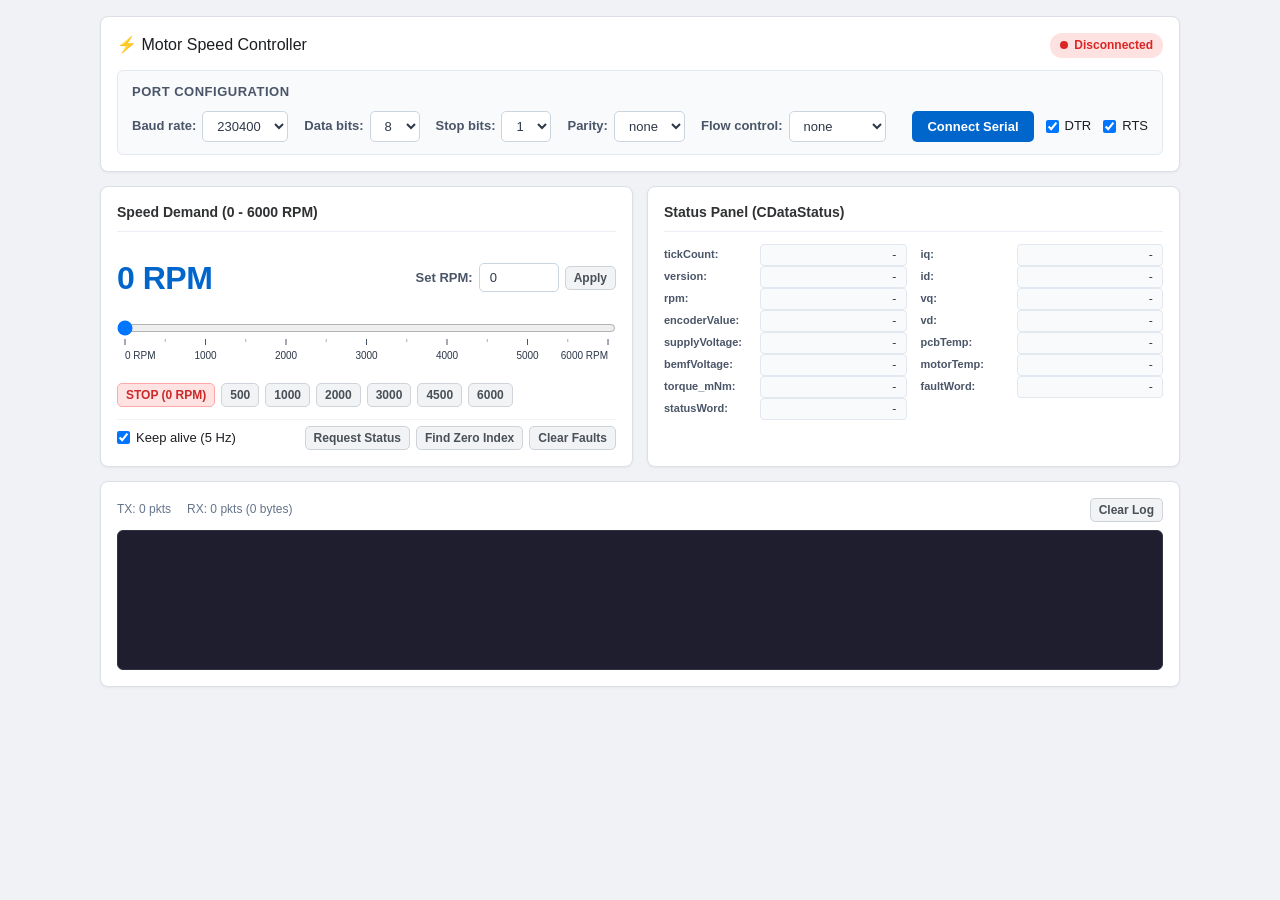
==== Ver1/index.html @ b0ff3ee0 "Pushed 1 version." ====
<!DOCTYPE html>
<html lang="en">
<head>
    <meta charset="UTF-8">
    <meta name="viewport" content="width=device-width, initial-scale=1.0">
    <title>Motor Speed Controller - WebSerial</title>
    <link rel="stylesheet" href="css/style.css">
</head>
<body>
    <div class="app-container">

        <!-- Browser Support Warning -->
        <div id="compatWarning" class="alert-warning">
            ⚠️ <strong>Web Serial is not supported in this browser.</strong> Please use a Chromium-based browser (Google Chrome, Microsoft Edge, Opera, or Brave) to connect over serial.
        </div>

        <!-- 1. Connection & Port Configuration Card -->
        <div class="card">
            <div class="conn-header">
                <span class="app-title">⚡ Motor Speed Controller</span>
                <div id="statusBadge" class="status-badge disconnected">
                    <span class="status-dot"></span>
                    <span id="statusText">Disconnected</span>
                </div>
            </div>

            <div class="port-config-section">
                <div class="port-config-title">Port configuration</div>
                <div class="port-config-row">
                    <div class="config-field">
                        <label for="baudSelect" class="form-label">Baud rate:</label>
                        <select id="baudSelect" class="select-input">
                            <option value="9600">9600</option>
                            <option value="19200">19200</option>
                            <option value="38400">38400</option>
                            <option value="57600">57600</option>
                            <option value="115200">115200</option>
                            <option value="230400" selected>230400</option>
                            <option value="460800">460800</option>
                            <option value="921600">921600</option>
                        </select>
                    </div>

                    <div class="config-field">
                        <label for="dataBitsSelect" class="form-label">Data bits:</label>
                        <select id="dataBitsSelect" class="select-input">
                            <option value="8" selected>8</option>
                            <option value="7">7</option>
                        </select>
                    </div>

                    <div class="config-field">
                        <label for="stopBitsSelect" class="form-label">Stop bits:</label>
                        <select id="stopBitsSelect" class="select-input">
                            <option value="1" selected>1</option>
                            <option value="2">2</option>
                        </select>
                    </div>

                    <div class="config-field">
                        <label for="paritySelect" class="form-label">Parity:</label>
                        <select id="paritySelect" class="select-input">
                            <option value="none" selected>none</option>
                            <option value="even">even</option>
                            <option value="odd">odd</option>
                        </select>
                    </div>

                    <div class="config-field">
                        <label for="flowControlSelect" class="form-label">Flow control:</label>
                        <select id="flowControlSelect" class="select-input">
                            <option value="none" selected>none</option>
                            <option value="hardware">hardware</option>
                        </select>
                    </div>

                    <div class="config-actions">
                        <button id="btnConnect" class="btn btn-primary">Connect Serial</button>
                        <label class="chk-group" title="Data Terminal Ready (required by MCU USB CDC)">
                            <input id="chkDtr" type="checkbox" checked>
                            <span>DTR</span>
                        </label>
                        <label class="chk-group" title="Request To Send">
                            <input id="chkRts" type="checkbox" checked>
                            <span>RTS</span>
                        </label>
                    </div>
                </div>
            </div>
        </div>

        <!-- 2. Middle Section: Speed Demand Controls & Status Panel -->
        <div class="middle-grid">

            <!-- 2A. Speed Demand (0 - 6000 RPM) -->
            <div class="card demand-card">
                <div class="card-title">
                    <span>Speed Demand (0 - 6000 RPM)</span>
                </div>

                <!-- Big RPM Display + Numerical Input -->
                <div class="rpm-readout-row">
                    <div id="rpmDisplay" class="rpm-big-text">0 RPM</div>
                    <div class="rpm-entry-group">
                        <label for="rpmInput" class="form-label">Set RPM:</label>
                        <input id="rpmInput" type="number" min="0" max="6000" step="50" value="0" class="text-input" style="width: 80px;">
                        <button id="btnApplyRpm" class="btn btn-secondary btn-sm">Apply</button>
                    </div>
                </div>

                <!-- Slider & Dynamic Ticks Canvas -->
                <div class="slider-container">
                    <input id="rpmSlider" type="range" min="0" max="6000" step="1" value="0" class="rpm-slider">
                    <canvas id="ticksCanvas" class="ticks-canvas"></canvas>
                </div>

                <!-- Quick Presets -->
                <div class="preset-row">
                    <button class="btn btn-stop btn-sm" data-rpm="0">STOP (0 RPM)</button>
                    <button class="btn btn-secondary btn-sm" data-rpm="500">500</button>
                    <button class="btn btn-secondary btn-sm" data-rpm="1000">1000</button>
                    <button class="btn btn-secondary btn-sm" data-rpm="2000">2000</button>
                    <button class="btn btn-secondary btn-sm" data-rpm="3000">3000</button>
                    <button class="btn btn-secondary btn-sm" data-rpm="4500">4500</button>
                    <button class="btn btn-secondary btn-sm" data-rpm="6000">6000</button>
                </div>

                <!-- Keep-alive & Diagnostics Operations -->
                <div class="options-row">
                    <label class="chk-group">
                        <input id="chkPeriodic" type="checkbox" checked>
                        <span>Keep alive (5 Hz)</span>
                    </label>
                    <div class="action-buttons">
                        <button id="btnReqStatus" class="btn btn-secondary btn-sm" title="Send MSG_ID_STATUS request to trigger telemetry stream">Request Status</button>
                        <button id="btnFindZero" class="btn btn-secondary btn-sm">Find Zero Index</button>
                        <button id="btnClearFaults" class="btn btn-secondary btn-sm">Clear Faults</button>
                    </div>
                </div>
            </div>

            <!-- 2B. Status Panel (CDataStatus) -->
            <div class="card">
                <div class="card-title">
                    <span>Status Panel (CDataStatus)</span>
                </div>
                <div class="status-grid">
                    <!-- Column 1 -->
                    <div class="status-col">
                        <div class="status-field">
                            <label>tickCount:</label>
                            <input id="stat_tickCount" type="text" readonly value="-">
                        </div>
                        <div class="status-field">
                            <label>version:</label>
                            <input id="stat_version" type="text" readonly value="-">
                        </div>
                        <div class="status-field">
                            <label>rpm:</label>
                            <input id="stat_rpm" type="text" readonly value="-">
                        </div>
                        <div class="status-field">
                            <label>encoderValue:</label>
                            <input id="stat_encoderValue" type="text" readonly value="-">
                        </div>
                        <div class="status-field">
                            <label>supplyVoltage:</label>
                            <input id="stat_supplyVoltage" type="text" readonly value="-">
                        </div>
                        <div class="status-field">
                            <label>bemfVoltage:</label>
                            <input id="stat_bemfVoltage" type="text" readonly value="-">
                        </div>
                        <div class="status-field">
                            <label>torque_mNm:</label>
                            <input id="stat_torque_mNm" type="text" readonly value="-">
                        </div>
                        <div class="status-field">
                            <label>statusWord:</label>
                            <input id="stat_statusWord" type="text" readonly value="-">
                        </div>
                    </div>

                    <!-- Column 2 -->
                    <div class="status-col">
                        <div class="status-field">
                            <label>iq:</label>
                            <input id="stat_iq" type="text" readonly value="-">
                        </div>
                        <div class="status-field">
                            <label>id:</label>
                            <input id="stat_id" type="text" readonly value="-">
                        </div>
                        <div class="status-field">
                            <label>vq:</label>
                            <input id="stat_vq" type="text" readonly value="-">
                        </div>
                        <div class="status-field">
                            <label>vd:</label>
                            <input id="stat_vd" type="text" readonly value="-">
                        </div>
                        <div class="status-field">
                            <label>pcbTemp:</label>
                            <input id="stat_pcbTemp" type="text" readonly value="-">
                        </div>
                        <div class="status-field">
                            <label>motorTemp:</label>
                            <input id="stat_motorTemp" type="text" readonly value="-">
                        </div>
                        <div class="status-field">
                            <label>faultWord:</label>
                            <input id="stat_faultWord" type="text" readonly value="-">
                        </div>
                    </div>
                </div>
            </div>

        </div>

        <!-- 3. Telemetry & Log Console -->
        <div class="card">
            <div class="log-stats-bar">
                <div class="log-stats-left">
                    <span id="txStat">TX: 0 pkts</span>
                    <span id="rxStat">RX: 0 pkts (0 bytes)</span>
                </div>
                <button id="btnClearLog" class="btn btn-secondary btn-sm">Clear Log</button>
            </div>
            <div id="logConsole" class="log-console"></div>
        </div>

    </div>

    <!-- Scripts -->
    <script src="js/protocol.js"></script>
    <script src="js/serial.js"></script>
    <script src="js/app.js"></script>
</body>
</html>
---- Ver1/css/style.css ----
/* Reset & Base Styles */
* {
    box-sizing: border-box;
    margin: 0;
    padding: 0;
}

body {
    font-family: -apple-system, BlinkMacSystemFont, "Segoe UI", Roboto, Helvetica, Arial, sans-serif;
    background-color: #f0f2f5;
    color: #1c1e21;
    line-height: 1.4;
    padding: 16px;
}

.app-container {
    max-width: 1080px;
    margin: 0 auto;
    display: flex;
    flex-direction: column;
    gap: 14px;
}

/* Card Panels */
.card {
    background: #ffffff;
    border: 1px solid #dcdfe6;
    border-radius: 8px;
    padding: 16px;
    box-shadow: 0 1px 3px rgba(0, 0, 0, 0.05);
}

.card-title {
    font-size: 14px;
    font-weight: 700;
    color: #303133;
    margin-bottom: 12px;
    display: flex;
    justify-content: space-between;
    align-items: center;
    border-bottom: 1px solid #ebeef5;
    padding-bottom: 8px;
}

/* Top Connection & Port Configuration */
.conn-header {
    display: flex;
    align-items: center;
    justify-content: space-between;
    margin-bottom: 12px;
}

.port-config-section {
    background: #f8fafc;
    border: 1px solid #e2e8f0;
    border-radius: 6px;
    padding: 12px 14px;
}

.port-config-title {
    font-size: 13px;
    font-weight: 700;
    color: #4a5568;
    margin-bottom: 10px;
    text-transform: uppercase;
    letter-spacing: 0.5px;
}

.port-config-row {
    display: flex;
    align-items: center;
    flex-wrap: wrap;
    gap: 12px 16px;
}

.config-field {
    display: flex;
    align-items: center;
    gap: 6px;
}

.config-actions {
    display: flex;
    align-items: center;
    gap: 12px;
    margin-left: auto;
}

.form-label {
    font-size: 13px;
    font-weight: 600;
    color: #4a5568;
    white-space: nowrap;
}

.select-input, .text-input {
    padding: 6px 10px;
    border: 1px solid #cbd5e0;
    border-radius: 5px;
    font-size: 13px;
    background-color: #fff;
    color: #2d3748;
    outline: none;
    transition: border-color 0.2s;
}

.select-input:focus, .text-input:focus {
    border-color: #0066cc;
}

/* Buttons */
.btn {
    padding: 7px 14px;
    font-size: 13px;
    font-weight: 600;
    border-radius: 5px;
    cursor: pointer;
    border: 1px solid transparent;
    transition: background-color 0.15s, border-color 0.15s, box-shadow 0.15s;
    user-select: none;
}

.btn-primary {
    background-color: #0066cc;
    color: #ffffff;
}

.btn-primary:hover {
    background-color: #0052a3;
}

.btn-danger {
    background-color: #dc3545;
    color: #ffffff;
}

.btn-danger:hover {
    background-color: #bd2130;
}

.btn-secondary {
    background-color: #f1f3f5;
    border-color: #ced4da;
    color: #495057;
}

.btn-secondary:hover {
    background-color: #e9ecef;
}

.btn-stop {
    background-color: #ffe3e3;
    border-color: #ffa8a8;
    color: #c92a2a;
    font-weight: bold;
}

.btn-stop:hover {
    background-color: #ffc9c9;
}

.btn-sm {
    padding: 4px 8px;
    font-size: 12px;
}

/* Status Badge */
.status-badge {
    display: inline-flex;
    align-items: center;
    gap: 6px;
    padding: 4px 10px;
    border-radius: 12px;
    font-size: 12px;
    font-weight: 600;
}

.status-badge.disconnected {
    background-color: #fee2e2;
    color: #dc2626;
}

.status-badge.connected {
    background-color: #dcfce7;
    color: #16a34a;
}

.status-dot {
    width: 8px;
    height: 8px;
    border-radius: 50%;
    background-color: currentColor;
}

/* Alert Warning Box */
.alert-warning {
    background-color: #fff3cd;
    border: 1px solid #ffeeba;
    color: #856404;
    padding: 10px 14px;
    border-radius: 6px;
    font-size: 13px;
    display: none;
}

/* Middle Layout: Side-by-Side Cards */
.middle-grid {
    display: grid;
    grid-template-columns: 1fr 1fr;
    gap: 14px;
}

@media (max-width: 860px) {
    .middle-grid {
        grid-template-columns: 1fr;
    }
}

/* Speed Demand Controls */
.demand-card {
    display: flex;
    flex-direction: column;
    gap: 12px;
}

.rpm-readout-row {
    display: flex;
    justify-content: space-between;
    align-items: center;
}

.rpm-big-text {
    font-size: 32px;
    font-weight: 800;
    color: #0066cc;
    letter-spacing: -0.5px;
}

.rpm-entry-group {
    display: flex;
    align-items: center;
    gap: 6px;
}

.slider-container {
    width: 100%;
    padding: 4px 0;
}

.rpm-slider {
    width: 100%;
    height: 8px;
    border-radius: 4px;
    outline: none;
    background: #d8dde6;
    cursor: pointer;
    margin: 8px 0 0 0;
}

.ticks-canvas {
    width: 100%;
    height: 28px;
    display: block;
    cursor: pointer;
    user-select: none;
}

.preset-row {
    display: flex;
    flex-wrap: wrap;
    gap: 6px;
    align-items: center;
}

.options-row {
    display: flex;
    justify-content: space-between;
    align-items: center;
    flex-wrap: wrap;
    gap: 8px;
    padding-top: 6px;
    border-top: 1px solid #f1f3f5;
}

.chk-group {
    display: flex;
    align-items: center;
    gap: 6px;
    font-size: 13px;
    cursor: pointer;
}

.action-buttons {
    display: flex;
    gap: 6px;
}

/* Status Panel (CDataStatus) */
.status-grid {
    display: grid;
    grid-template-columns: 1fr 1fr;
    gap: 8px 14px;
}

@media (max-width: 540px) {
    .status-grid {
        grid-template-columns: 1fr;
    }
}

.status-field {
    display: flex;
    align-items: center;
    justify-content: space-between;
    gap: 6px;
}

.status-field label {
    font-size: 11px;
    font-weight: 700;
    color: #4a5568;
    white-space: nowrap;
    min-width: 90px;
}

.status-field input {
    width: 100%;
    padding: 4px 8px;
    border: 1px solid #e2e8f0;
    border-radius: 4px;
    font-family: Consolas, "Courier New", monospace;
    font-size: 11px;
    background-color: #f8fafc;
    color: #1e293b;
    outline: none;
    text-align: right;
}

/* Log & Telemetry Card */
.log-stats-bar {
    display: flex;
    justify-content: space-between;
    align-items: center;
    font-size: 12px;
    color: #64748b;
    margin-bottom: 8px;
}

.log-stats-left {
    display: flex;
    gap: 16px;
}

.log-console {
    width: 100%;
    height: 140px;
    background-color: #1e1e2e;
    color: #cdd6f4;
    font-family: Consolas, "Courier New", monospace;
    font-size: 12px;
    padding: 10px;
    border-radius: 6px;
    border: 1px solid #313244;
    overflow-y: auto;
    white-space: pre-wrap;
    word-break: break-all;
}
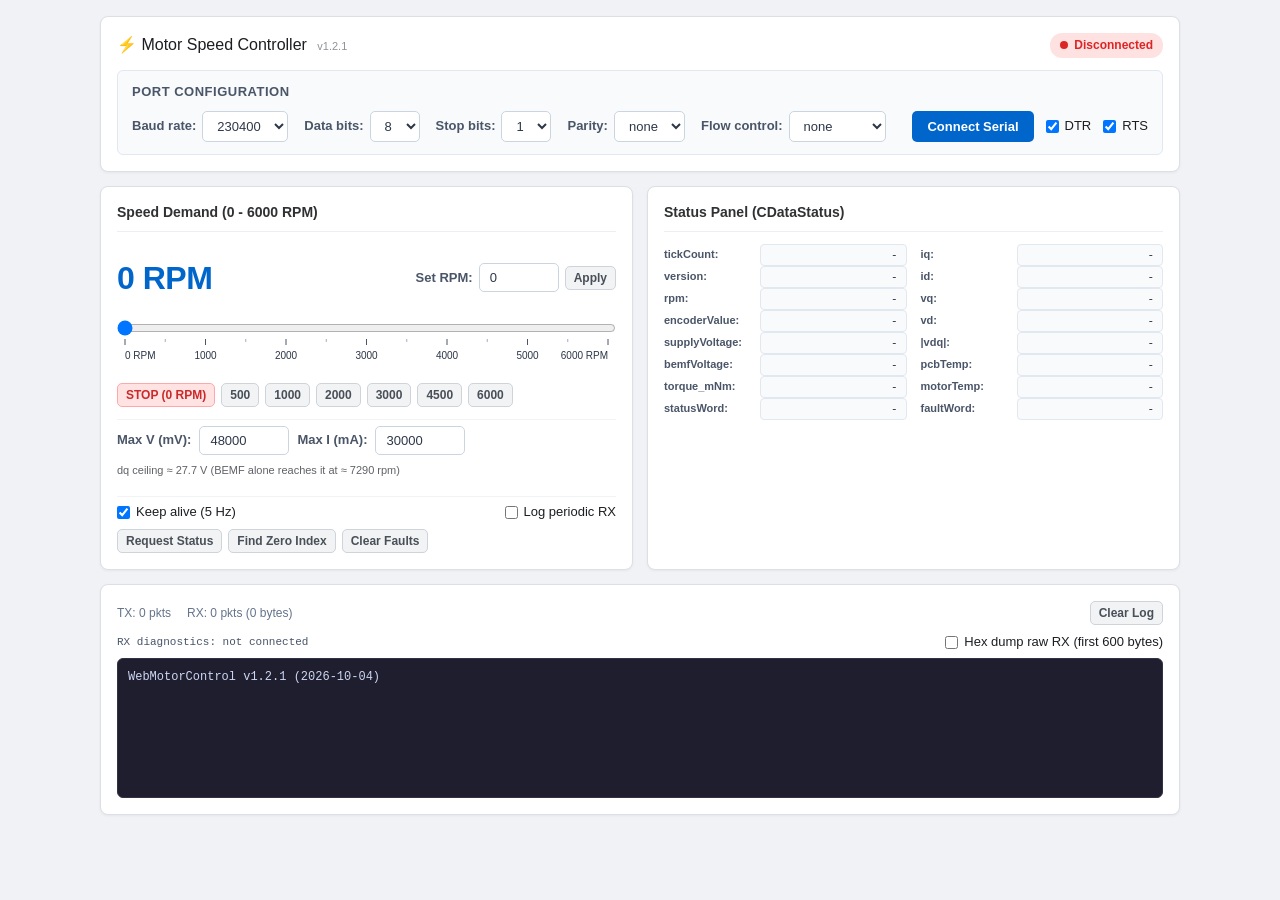
==== commit 3d777b98: "Updated the status message. Fixed voltage and current limits." ====
--- a/Ver1/index.html
+++ b/Ver1/index.html
@@ -17,7 +17,7 @@
         <!-- 1. Connection & Port Configuration Card -->
         <div class="card">
             <div class="conn-header">
-                <span class="app-title">⚡ Motor Speed Controller</span>
+                <span class="app-title">⚡ Motor Speed Controller <span id="appVersion" class="app-version" title="Web app version"></span></span>
                 <div id="statusBadge" class="status-badge disconnected">
                     <span class="status-dot"></span>
                     <span id="statusText">Disconnected</span>
@@ -125,12 +125,25 @@
                     <button class="btn btn-secondary btn-sm" data-rpm="6000">6000</button>
                 </div>
 
+                <!-- Limits sent with every demand (latched by firmware at run start) -->
+                <div class="options-row limits-row">
+                    <label for="maxVInput" class="form-label">Max V (mV):</label>
+                    <input id="maxVInput" type="number" min="1000" max="48000" step="1000" class="text-input" style="width: 90px;">
+                    <label for="maxIInput" class="form-label">Max I (mA):</label>
+                    <input id="maxIInput" type="number" min="0" max="30000" step="1000" class="text-input" style="width: 90px;">
+                    <span id="limitHint" class="limit-hint"></span>
+                </div>
+
                 <!-- Keep-alive & Diagnostics Operations -->
                 <div class="options-row">
                     <label class="chk-group">
                         <input id="chkPeriodic" type="checkbox" checked>
                         <span>Keep alive (5 Hz)</span>
                     </label>
+                    <label class="chk-group">
+                        <input id="chkLogRx" type="checkbox">
+                        <span>Log periodic RX</span>
+                    </label>
                     <div class="action-buttons">
                         <button id="btnReqStatus" class="btn btn-secondary btn-sm" title="Send MSG_ID_STATUS request to trigger telemetry stream">Request Status</button>
                         <button id="btnFindZero" class="btn btn-secondary btn-sm">Find Zero Index</button>
@@ -143,6 +156,7 @@
             <div class="card">
                 <div class="card-title">
                     <span>Status Panel (CDataStatus)</span>
+                    <span id="statusAge" class="status-age"></span>
                 </div>
                 <div class="status-grid">
                     <!-- Column 1 -->
@@ -198,6 +212,10 @@
                         <div class="status-field">
                             <label>vd:</label>
                             <input id="stat_vd" type="text" readonly value="-">
+                        </div>
+                        <div class="status-field">
+                            <label>|vdq|:</label>
+                            <input id="stat_vdq" type="text" readonly value="-">
                         </div>
                         <div class="status-field">
                             <label>pcbTemp:</label>
@@ -226,12 +244,20 @@
                 </div>
                 <button id="btnClearLog" class="btn btn-secondary btn-sm">Clear Log</button>
             </div>
+            <div class="rx-diag-row">
+                <span id="rxDiag" class="rx-diag">RX diagnostics: not connected</span>
+                <label class="chk-group">
+                    <input id="chkHexDump" type="checkbox">
+                    <span>Hex dump raw RX (first 600 bytes)</span>
+                </label>
+            </div>
             <div id="logConsole" class="log-console"></div>
         </div>
 
     </div>
 
     <!-- Scripts -->
+    <script src="js/version.js"></script>
     <script src="js/protocol.js"></script>
     <script src="js/serial.js"></script>
     <script src="js/app.js"></script>
--- a/Ver1/css/style.css
+++ b/Ver1/css/style.css
@@ -365,3 +365,59 @@
     white-space: pre-wrap;
     word-break: break-all;
 }
+
+/* Voltage / current limits row and status liveness */
+.limits-row {
+    justify-content: flex-start;
+    margin-bottom: 6px;
+}
+
+.limit-hint {
+    font-size: 11px;
+    color: #606266;
+}
+
+.limit-hint.warn {
+    color: #b45309;
+    font-weight: 600;
+}
+
+.status-age {
+    font-size: 11px;
+    font-weight: 400;
+    color: #67c23a;
+}
+
+.status-age.stale {
+    color: #f56c6c;
+    font-weight: 600;
+}
+
+.status-field input.warn {
+    background-color: #fef3c7;
+    border-color: #f59e0b;
+    color: #92400e;
+}
+
+.app-version {
+    font-size: 11px;
+    font-weight: 400;
+    color: #909399;
+    margin-left: 6px;
+    cursor: help;
+}
+
+.rx-diag-row {
+    display: flex;
+    justify-content: space-between;
+    align-items: center;
+    flex-wrap: wrap;
+    gap: 8px;
+    margin: 6px 0;
+}
+
+.rx-diag {
+    font-family: Consolas, "Courier New", monospace;
+    font-size: 11px;
+    color: #475569;
+}
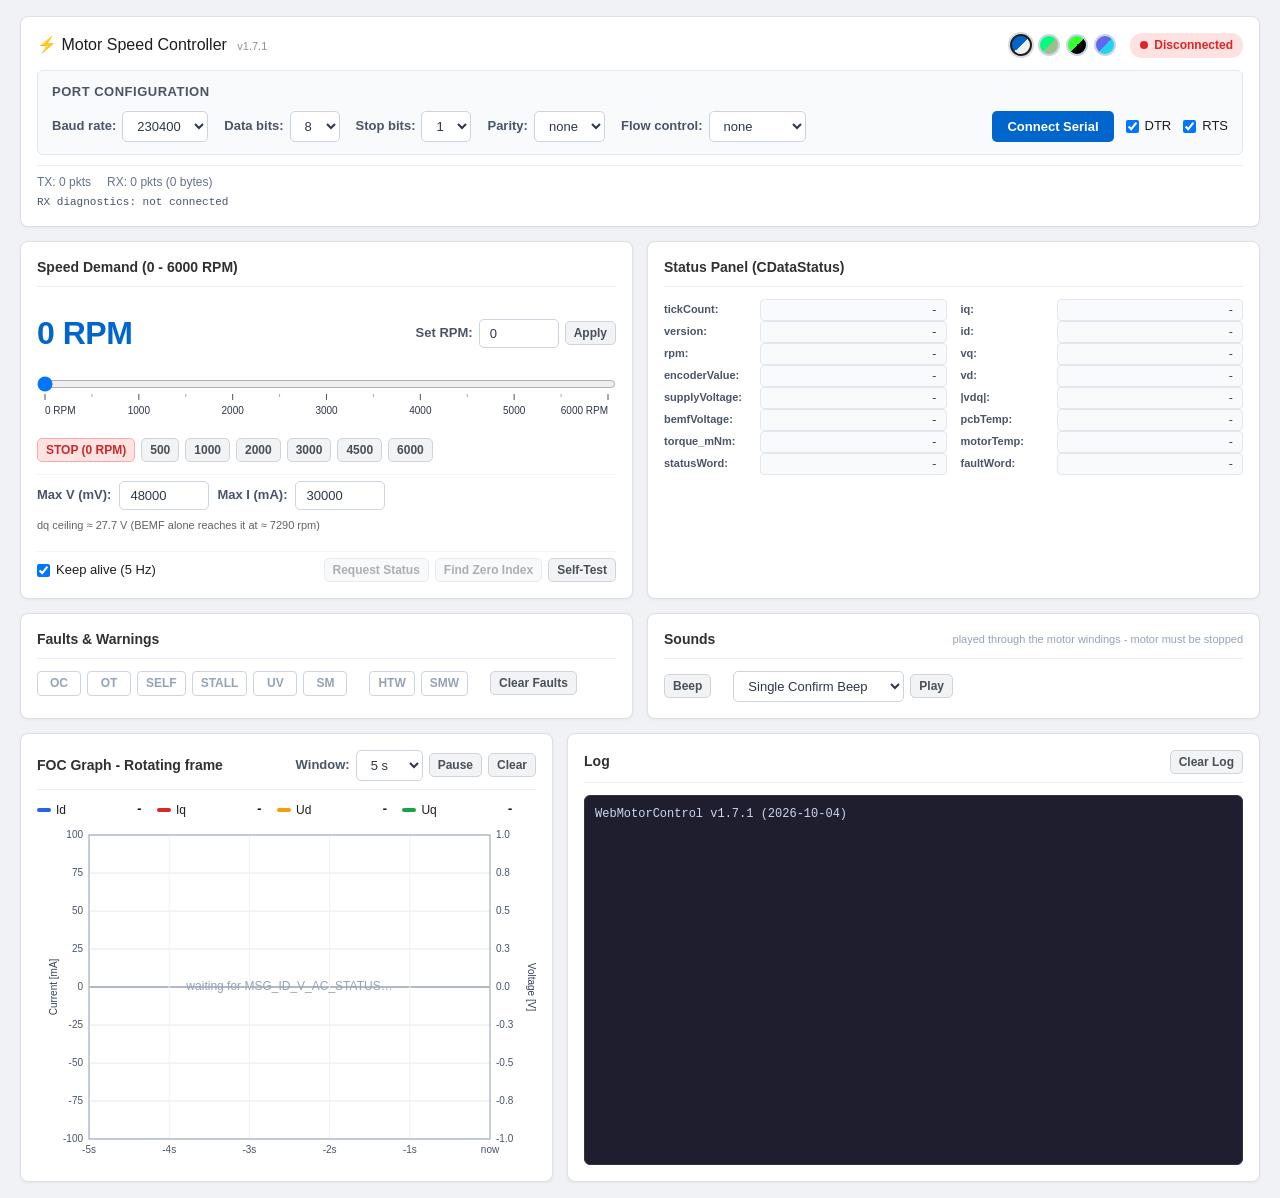
==== commit 020cef42: "v1.7.1: live chart, diagnostics log, faults panel, themes Web app changes since 1.0.0 (see js/versio" ====
--- a/Ver1/index.html
+++ b/Ver1/index.html
@@ -5,6 +5,39 @@
     <meta name="viewport" content="width=device-width, initial-scale=1.0">
     <title>Motor Speed Controller - WebSerial</title>
     <link rel="stylesheet" href="css/style.css">
+    <script>
+        // Theme persistence. The choice is kept in localStorage and, as a backup for browsers
+        // that block or clear site storage, in a one-year cookie scoped to this app's folder.
+        // Both are read here, before first paint, so the page never flashes the wrong theme.
+        (function () {
+            var KEY = "motorctrl.theme";
+            var THEMES = ["python", "retro", "fresh"];
+            var path = location.pathname.replace(/[^\/]*$/, "") || "/";
+
+            function readCookie() {
+                var m = document.cookie.match(new RegExp("(?:^|; )" + KEY.replace(".", "\\.") + "=([^;]*)"));
+                return m ? decodeURIComponent(m[1]) : null;
+            }
+
+            window.ThemeStore = {
+                get: function () {
+                    var value = null;
+                    try { value = localStorage.getItem(KEY) || localStorage.getItem("theme"); } catch (e) { }
+                    return value || readCookie();
+                },
+                set: function (name) {
+                    try { localStorage.setItem(KEY, name); } catch (e) { }
+                    try {
+                        document.cookie = KEY + "=" + encodeURIComponent(name) + "; max-age=31536000; path=" + path +
+                            "; SameSite=Lax" + (location.protocol === "https:" ? "; Secure" : "");
+                    } catch (e) { }
+                }
+            };
+
+            var saved = window.ThemeStore.get();
+            if (THEMES.indexOf(saved) !== -1) document.documentElement.setAttribute("data-theme", saved);
+        })();
+    </script>
 </head>
 <body>
     <div class="app-container">
@@ -18,6 +51,12 @@
         <div class="card">
             <div class="conn-header">
                 <span class="app-title">⚡ Motor Speed Controller <span id="appVersion" class="app-version" title="Web app version"></span></span>
+                <div class="theme-switch" role="group" aria-label="Theme">
+                    <button id="themeDefault" class="theme-btn theme-default" type="button" title="Current theme" aria-label="Current theme"></button>
+                    <button id="themePython" class="theme-btn theme-python" type="button" title="Match the Python app theme" aria-label="Python app theme"></button>
+                    <button id="themeRetro" class="theme-btn theme-retro" type="button" title="Retro 80s terminal theme" aria-label="Retro 80s terminal theme"></button>
+                    <button id="themeFresh" class="theme-btn theme-fresh" type="button" title="Fresh modern dark theme" aria-label="Fresh modern dark theme"></button>
+                </div>
                 <div id="statusBadge" class="status-badge disconnected">
                     <span class="status-dot"></span>
                     <span id="statusText">Disconnected</span>
@@ -87,6 +126,16 @@
                     </div>
                 </div>
             </div>
+
+            <div class="conn-stats">
+                <div class="conn-stats-counters">
+                    <span id="txStat">TX: 0 pkts</span>
+                    <span id="rxStat">RX: 0 pkts (0 bytes)</span>
+                </div>
+                <div class="rx-diag-row">
+                    <span id="rxDiag" class="rx-diag">RX diagnostics: not connected</span>
+                </div>
+            </div>
         </div>
 
         <!-- 2. Middle Section: Speed Demand Controls & Status Panel -->
@@ -140,14 +189,10 @@
                         <input id="chkPeriodic" type="checkbox" checked>
                         <span>Keep alive (5 Hz)</span>
                     </label>
-                    <label class="chk-group">
-                        <input id="chkLogRx" type="checkbox">
-                        <span>Log periodic RX</span>
-                    </label>
                     <div class="action-buttons">
-                        <button id="btnReqStatus" class="btn btn-secondary btn-sm" title="Send MSG_ID_STATUS request to trigger telemetry stream">Request Status</button>
-                        <button id="btnFindZero" class="btn btn-secondary btn-sm">Find Zero Index</button>
-                        <button id="btnClearFaults" class="btn btn-secondary btn-sm">Clear Faults</button>
+                        <button id="btnReqStatus" class="btn btn-secondary btn-sm" disabled title="Disabled - status is requested automatically on connect and re-requested if it stops">Request Status</button>
+                        <button id="btnFindZero" class="btn btn-secondary btn-sm" disabled title="Disabled">Find Zero Index</button>
+                        <button id="btnSelfTest" class="btn btn-secondary btn-sm" title="Run the controller self-test (DIAG_REQ_SELFTEST); only starts while the controller is idle">Self-Test</button>
                     </div>
                 </div>
             </div>
@@ -235,23 +280,94 @@
 
         </div>
 
-        <!-- 3. Telemetry & Log Console -->
-        <div class="card">
-            <div class="log-stats-bar">
-                <div class="log-stats-left">
-                    <span id="txStat">TX: 0 pkts</span>
-                    <span id="rxStat">RX: 0 pkts (0 bytes)</span>
-                </div>
-                <button id="btnClearLog" class="btn btn-secondary btn-sm">Clear Log</button>
-            </div>
-            <div class="rx-diag-row">
-                <span id="rxDiag" class="rx-diag">RX diagnostics: not connected</span>
-                <label class="chk-group">
-                    <input id="chkHexDump" type="checkbox">
-                    <span>Hex dump raw RX (first 600 bytes)</span>
-                </label>
-            </div>
-            <div id="logConsole" class="log-console"></div>
+        <!-- 2C. Faults & Warnings (left) and Sounds (right), as in the Python app -->
+        <div class="middle-grid">
+
+            <div class="card faults-card">
+                <div class="card-title">
+                    <span>Faults &amp; Warnings</span>
+                </div>
+                <div class="faults-row">
+                    <div class="fault-group" aria-label="Faults">
+                        <span id="flt_oc"    class="fault-chip fault" title="Overcurrent fault">OC</span>
+                        <span id="flt_ot"    class="fault-chip fault" title="Overtemperature fault">OT</span>
+                        <span id="flt_self"  class="fault-chip fault" title="Self-test fault">SELF</span>
+                        <span id="flt_stall" class="fault-chip fault" title="Motor stall detected fault">STALL</span>
+                        <span id="flt_uv"    class="fault-chip fault" title="Undervoltage">UV</span>
+                        <span id="flt_sm"    class="fault-chip fault" title="Supply mismatch">SM</span>
+                    </div>
+                    <div class="fault-group" aria-label="Warnings">
+                        <span id="warn_ht"   class="fault-chip warning" title="High temperature warning">HTW</span>
+                        <span id="warn_sm"   class="fault-chip warning" title="Supply mismatch warning">SMW</span>
+                    </div>
+                    <button id="btnClearFaults" class="btn btn-secondary btn-sm">Clear Faults</button>
+                </div>
+            </div>
+
+            <div class="card sounds-card">
+                <div class="card-title">
+                    <span>Sounds</span>
+                    <span class="card-hint">played through the motor windings - motor must be stopped</span>
+                </div>
+                <div class="faults-row">
+                    <div class="fault-group">
+                        <button id="btnSoundTest" class="btn btn-secondary btn-sm" title="Play a 3 kHz, 600 ms beep">Beep</button>
+                    </div>
+                    <div class="fault-group">
+                        <select id="soundPattern" class="select-input" title="Sound pattern">
+                            <option value="1">Single Confirm Beep</option>
+                            <option value="2">Ascending Two-Tone</option>
+                            <option value="3">Descending Two-Tone</option>
+                            <option value="4">Error Alarm</option>
+                            <option value="5">Warning Chirp</option>
+                            <option value="6">Success Fanfare</option>
+                            <option value="7">Major Triad Arpeggio</option>
+                            <option value="8">Alternating Siren Alert</option>
+                            <option value="9">Calibration Chime</option>
+                            <option value="10">Low Alert Buzz</option>
+                        </select>
+                        <button id="btnSoundPlay" class="btn btn-secondary btn-sm">Play</button>
+                    </div>
+                </div>
+            </div>
+
+        </div>
+
+        <!-- 3. Live chart (left) and Telemetry & Log Console (right) -->
+        <div class="lower-grid">
+
+            <div class="card chart-card">
+                <div class="card-title">
+                    <span>FOC Graph - Rotating frame</span>
+                    <span class="chart-controls">
+                        <label class="form-label" for="chartWindow">Window:</label>
+                        <select id="chartWindow" class="select-input">
+                            <option value="5" selected>5 s</option>
+                            <option value="10">10 s</option>
+                            <option value="30">30 s</option>
+                            <option value="60">60 s</option>
+                        </select>
+                        <button id="btnChartPause" class="btn btn-secondary btn-sm">Pause</button>
+                        <button id="btnChartClear" class="btn btn-secondary btn-sm">Clear</button>
+                    </span>
+                </div>
+                <div class="chart-legend">
+                    <label class="legend-item"><input type="checkbox" data-series="id" checked><span class="swatch"></span>Id <b id="lg_id">-</b></label>
+                    <label class="legend-item"><input type="checkbox" data-series="iq" checked><span class="swatch"></span>Iq <b id="lg_iq">-</b></label>
+                    <label class="legend-item"><input type="checkbox" data-series="vd" checked><span class="swatch"></span>Ud <b id="lg_vd">-</b></label>
+                    <label class="legend-item"><input type="checkbox" data-series="vq" checked><span class="swatch"></span>Uq <b id="lg_vq">-</b></label>
+                </div>
+                <canvas id="focChart" class="foc-chart"></canvas>
+            </div>
+
+            <div class="card log-card">
+                <div class="card-title">
+                    <span>Log</span>
+                    <button id="btnClearLog" class="btn btn-secondary btn-sm">Clear Log</button>
+                </div>
+                <div id="logConsole" class="log-console"></div>
+            </div>
+
         </div>
 
     </div>
@@ -259,7 +375,9 @@
     <!-- Scripts -->
     <script src="js/version.js"></script>
     <script src="js/protocol.js"></script>
+    <script src="js/diagcodes.js"></script>
     <script src="js/serial.js"></script>
+    <script src="js/chart.js"></script>
     <script src="js/app.js"></script>
 </body>
 </html>
--- a/Ver1/css/style.css
+++ b/Ver1/css/style.css
@@ -14,7 +14,7 @@
 }
 
 .app-container {
-    max-width: 1080px;
+    max-width: 1240px;
     margin: 0 auto;
     display: flex;
     flex-direction: column;
@@ -421,3 +421,759 @@
     font-size: 11px;
     color: #475569;
 }
+
+/* Lower section: chart on the left, log on the right */
+.lower-grid {
+    display: grid;
+    grid-template-columns: minmax(0, 1fr) minmax(0, 1.3fr);
+    gap: 14px;
+    align-items: stretch;
+}
+
+@media (max-width: 860px) {
+    .lower-grid {
+        grid-template-columns: 1fr;
+    }
+}
+
+.chart-card,
+.log-card {
+    display: flex;
+    flex-direction: column;
+    min-width: 0;
+}
+
+.chart-controls {
+    display: flex;
+    align-items: center;
+    gap: 6px;
+    font-weight: 400;
+}
+
+.chart-legend {
+    display: flex;
+    flex-wrap: wrap;
+    gap: 14px;
+    margin-bottom: 6px;
+    font-size: 12px;
+}
+
+.legend-item {
+    display: flex;
+    align-items: center;
+    gap: 5px;
+    cursor: pointer;
+    user-select: none;
+}
+
+.legend-item input {
+    display: none;
+}
+
+.legend-item .swatch {
+    width: 14px;
+    height: 4px;
+    border-radius: 2px;
+    background: var(--c);
+}
+
+.legend-item input:not(:checked) ~ .swatch {
+    background: #cbd5e1;
+}
+
+/* Fixed-width value field so the legend never reflows as the numbers change */
+.legend-item b {
+    display: inline-block;
+    width: 10ch;
+    text-align: right;
+    white-space: nowrap;
+    font-family: Consolas, "Courier New", monospace;
+    font-size: 12px;
+    font-weight: 600;
+    font-variant-numeric: tabular-nums;
+}
+
+.legend-item {
+    white-space: nowrap;
+}
+
+.foc-chart {
+    width: 100%;
+    height: 340px;
+    display: block;
+}
+
+/* The log fills the right-hand card down to the chart's height */
+.log-card .log-console {
+    /* Zero flex-basis keeps the log's content out of the card's height: the row is sized by
+       the chart, and the log scrolls inside it instead of growing with every new line. */
+    flex: 1 1 0;
+    height: 0;
+    min-height: 280px;
+}
+
+/* Connection statistics, under the port configuration */
+.conn-stats {
+    margin-top: 10px;
+    padding-top: 8px;
+    border-top: 1px solid #ebeef5;
+}
+
+.conn-stats-counters {
+    display: flex;
+    gap: 16px;
+    font-size: 12px;
+    color: #64748b;
+}
+
+.conn-stats .rx-diag-row {
+    margin: 4px 0 0;
+}
+
+/* Log lines for decoded diagnostic events (colours follow the Python app's STYLE_ANSI) */
+.log-console > span {
+    display: block;
+}
+
+.log-diag {
+    padding: 0 4px;
+    border-radius: 2px;
+}
+
+.log-diag .log-seq {
+    color: #94a3b8;
+    white-space: pre;
+}
+
+.log-normal    { color: #cdd6f4; }
+.log-error     { color: #ffffff; background-color: #dc2626; font-weight: 700; }
+.log-warning   { color: #000000; background-color: #facc15; }
+.log-op_state  { color: #e0e0e0; background-color: #1496bb; }
+.log-text_resp { color: #000000; background-color: #22d3ee; }
+.log-prc       { color: #3b2fd8; background-color: #aef5d4; }
+.log-prc_pass  { color: #ffff3f; background-color: #80b918; font-weight: 700; }
+.log-highlight { color: #ffffff; background-color: #000000; }
+.log-power_up  { color: #4ade80; }
+
+/* Faults & warnings panel */
+.faults-row {
+    display: flex;
+    flex-wrap: wrap;
+    align-items: center;
+    gap: 10px 22px;
+}
+
+.fault-group {
+    display: flex;
+    flex-wrap: wrap;
+    align-items: center;
+    gap: 6px;
+}
+
+.group-label {
+    font-size: 12px;
+    font-weight: 600;
+    color: #475569;
+    margin-right: 2px;
+}
+
+/* An indicator is white while clear, red (fault) or orange (warning) while active */
+.fault-chip {
+    min-width: 44px;
+    padding: 3px 8px;
+    text-align: center;
+    font-size: 12px;
+    font-weight: 700;
+    color: #94a3b8;
+    background-color: #ffffff;
+    border: 1px solid #cbd5e1;
+    border-radius: 4px;
+    cursor: help;
+    user-select: none;
+}
+
+.fault-chip.fault.active {
+    color: #ffffff;
+    background-color: #ef0000;
+    border-color: #b91c1c;
+}
+
+.fault-chip.warning.active {
+    color: #000000;
+    background-color: #ffaa00;
+    border-color: #d97706;
+}
+
+/* Short grey remark next to a card title */
+.card-hint {
+    font-size: 11px;
+    font-weight: 400;
+    color: #94a3b8;
+}
+
+/* Disabled buttons */
+.btn:disabled {
+    opacity: 0.45;
+    cursor: not-allowed;
+}
+
+/* ------------------------------------------------------------------ */
+/* Theme switch (header)                                               */
+/* ------------------------------------------------------------------ */
+.conn-header .theme-switch {
+    display: flex;
+    gap: 6px;
+    margin-left: auto;
+    margin-right: 14px;
+}
+
+.theme-btn {
+    width: 22px;
+    height: 22px;
+    padding: 0;
+    border-radius: 50%;
+    border: 2px solid #cbd5e1;
+    cursor: pointer;
+}
+
+/* Each swatch previews its own theme whichever theme is active */
+.theme-default { background: linear-gradient(135deg, #0066cc 50%, #f0f2f5 50%); }
+.theme-python  { background: linear-gradient(135deg, #00ff7f 50%, #9dc08b 50%); }
+
+.theme-btn[aria-pressed="true"] {
+    border-color: #1c1e21;
+    box-shadow: 0 0 0 2px rgba(0, 0, 0, 0.15);
+}
+
+/* ------------------------------------------------------------------ */
+/* "Python app" theme - colours taken from MotorCtrl/UI/motor_control.ui */
+/*   window #9DC08B, panels #EDF1D6 with grey outset border, text        */
+/*   #40513B, buttons rgb(0,255,127) / hover (80,230,80) / pressed       */
+/*   (0,155,0), stop & disconnect red, Self-Test yellow                  */
+/* ------------------------------------------------------------------ */
+html[data-theme="python"] body {
+    background-color: #9dc08b;
+    color: #000000;
+}
+
+html[data-theme="python"] .card {
+    background: #edf1d6;
+    border: 2px outset grey;
+    border-radius: 3px;
+    box-shadow: none;
+}
+
+html[data-theme="python"] .card-title,
+html[data-theme="python"] .port-config-title,
+html[data-theme="python"] .form-label,
+html[data-theme="python"] .status-field label,
+html[data-theme="python"] .group-label,
+html[data-theme="python"] .app-title {
+    color: #40513b;
+}
+
+html[data-theme="python"] .card-title {
+    border-bottom-color: rgba(64, 81, 59, 0.25);
+}
+
+html[data-theme="python"] .port-config-section {
+    background: rgba(255, 255, 255, 0.45);
+    border-color: grey;
+}
+
+html[data-theme="python"] .conn-stats,
+html[data-theme="python"] .options-row {
+    border-top-color: rgba(64, 81, 59, 0.25);
+}
+
+html[data-theme="python"] .conn-stats-counters,
+html[data-theme="python"] .rx-diag,
+html[data-theme="python"] .limit-hint,
+html[data-theme="python"] .card-hint {
+    color: #40513b;
+}
+
+html[data-theme="python"] .select-input,
+html[data-theme="python"] .text-input,
+html[data-theme="python"] .status-field input {
+    background-color: #ffffff;
+    border: 1px solid #555555;
+    border-radius: 3px;
+    color: #000000;
+}
+
+html[data-theme="python"] .rpm-big-text {
+    color: #2c5ead;
+}
+
+/* Buttons: spring green, outset border, darker when pressed */
+html[data-theme="python"] .btn {
+    color: #000000;
+    background-color: rgb(0, 255, 127);
+    border: 1px solid #555555;
+    border-style: outset;
+    border-radius: 3px;
+}
+
+html[data-theme="python"] .btn:hover:not(:disabled) {
+    background-color: rgb(80, 230, 80);
+    border-style: inset;
+    border-color: #aaaaaa;
+}
+
+html[data-theme="python"] .btn:active:not(:disabled) {
+    background-color: rgb(0, 155, 0);
+    border-style: inset;
+    border-color: #aaaaaa;
+}
+
+html[data-theme="python"] .btn:disabled {
+    background-color: rgb(0, 155, 0);
+    opacity: 0.55;
+}
+
+html[data-theme="python"] .btn-danger,
+html[data-theme="python"] .btn-stop {
+    background-color: rgb(255, 100, 100);
+    color: #000000;
+}
+
+html[data-theme="python"] .btn-danger:hover:not(:disabled),
+html[data-theme="python"] .btn-stop:hover:not(:disabled) {
+    background-color: rgb(230, 80, 80);
+}
+
+html[data-theme="python"] .btn-danger:active:not(:disabled),
+html[data-theme="python"] .btn-stop:active:not(:disabled) {
+    background-color: rgb(180, 80, 80);
+}
+
+html[data-theme="python"] #btnSelfTest {
+    background-color: rgb(255, 255, 0);
+}
+
+html[data-theme="python"] #btnSelfTest:hover:not(:disabled) {
+    background-color: rgb(230, 230, 80);
+}
+
+html[data-theme="python"] #btnSelfTest:active:not(:disabled) {
+    background-color: rgb(180, 180, 80);
+}
+
+/* Log: black on white like the Python log view, with its colour styles kept */
+html[data-theme="python"] .log-console {
+    background-color: #ffffff;
+    color: #000000;
+    border: 1px solid #555555;
+}
+
+html[data-theme="python"] .log-normal   { color: #000000; }
+html[data-theme="python"] .log-power_up { color: #14803a; }
+html[data-theme="python"] .log-seq      { color: #6b7280; }
+html[data-theme="python"] .log-op_state { color: #ffffff; background-color: #1496bb; }
+
+/* Fault indicators keep red / orange when active; the clear state is the Python white label */
+html[data-theme="python"] .fault-chip {
+    border: 1px inset #888888;
+    border-radius: 3px;
+}
+
+/* ------------------------------------------------------------------ */
+/* Canvas colours (chart + slider ticks) - read by the scripts.         */
+/* Default values match the light themes; dark themes override them.    */
+/* ------------------------------------------------------------------ */
+:root {
+    --chart-grid: #e2e8f0;
+    --chart-grid-minor: #eef2f7;
+    --chart-zero: #64748b;
+    --chart-text: #475569;
+    --chart-title: #334155;
+    --chart-border: #94a3b8;
+    --chart-hint: #94a3b8;
+    --chart-id: #2563eb;
+    --chart-iq: #dc2626;
+    --chart-vd: #f59e0b;
+    --chart-vq: #16a34a;
+    --tick-minor: #a0aec0;
+    --tick-major: #4a5568;
+    --tick-text: #2d3748;
+}
+
+.legend-item:nth-child(1) { --c: var(--chart-id); }
+.legend-item:nth-child(2) { --c: var(--chart-iq); }
+.legend-item:nth-child(3) { --c: var(--chart-vd); }
+.legend-item:nth-child(4) { --c: var(--chart-vq); }
+
+/* Swatches for the two additional themes */
+.theme-retro { background: linear-gradient(135deg, #33ff33 50%, #000000 50%); }
+.theme-fresh { background: linear-gradient(135deg, #6366f1 50%, #22d3ee 50%); }
+
+/* ------------------------------------------------------------------ */
+/* Dark themes ("retro" and "fresh") share one set of rules driven by   */
+/* the design tokens each theme defines further down.                   */
+/* ------------------------------------------------------------------ */
+html:is([data-theme="retro"], [data-theme="fresh"]) {
+    color-scheme: dark;
+    accent-color: var(--accent);
+}
+
+html:is([data-theme="retro"], [data-theme="fresh"]) body {
+    background: var(--bg);
+    background-attachment: fixed;
+    color: var(--text);
+    font-family: var(--font);
+}
+
+html:is([data-theme="retro"], [data-theme="fresh"]) .card {
+    background: var(--card-bg);
+    border: 1px solid var(--card-border);
+    border-radius: var(--radius);
+    box-shadow: var(--card-shadow);
+    -webkit-backdrop-filter: var(--card-blur);
+    backdrop-filter: var(--card-blur);
+}
+
+html:is([data-theme="retro"], [data-theme="fresh"]) :is(.card-title, .app-title, .port-config-title, .form-label, .status-field label, .group-label, .chk-group) {
+    color: var(--title);
+}
+
+html:is([data-theme="retro"], [data-theme="fresh"]) .card-title {
+    border-bottom-color: var(--rule);
+}
+
+html:is([data-theme="retro"], [data-theme="fresh"]) .port-config-section {
+    background: var(--section-bg);
+    border-color: var(--rule);
+    border-radius: var(--radius-sm);
+}
+
+html:is([data-theme="retro"], [data-theme="fresh"]) :is(.conn-stats, .options-row) {
+    border-top-color: var(--rule);
+}
+
+html:is([data-theme="retro"], [data-theme="fresh"]) :is(.conn-stats-counters, .rx-diag, .limit-hint, .card-hint, .legend-item) {
+    color: var(--muted);
+}
+
+html:is([data-theme="retro"], [data-theme="fresh"]) .legend-item b {
+    color: var(--text);
+}
+
+html:is([data-theme="retro"], [data-theme="fresh"]) :is(.select-input, .text-input, .status-field input) {
+    background: var(--input-bg);
+    border: 1px solid var(--input-border);
+    color: var(--input-text);
+    border-radius: var(--radius-sm);
+}
+
+html:is([data-theme="retro"], [data-theme="fresh"]) :is(.select-input, .text-input):focus {
+    border-color: var(--accent);
+}
+
+html:is([data-theme="retro"], [data-theme="fresh"]) .rpm-big-text {
+    color: var(--rpm-color);
+}
+
+html:is([data-theme="retro"], [data-theme="fresh"]) .rpm-slider {
+    background: var(--slider-bg);
+}
+
+/* Buttons */
+html:is([data-theme="retro"], [data-theme="fresh"]) .btn {
+    background: var(--btn-bg);
+    color: var(--btn-text);
+    border: 1px solid var(--btn-border);
+    border-radius: var(--radius-sm);
+}
+
+html:is([data-theme="retro"], [data-theme="fresh"]) .btn:hover:not(:disabled) {
+    background: var(--btn-hover);
+    color: var(--btn-hover-text);
+}
+
+html:is([data-theme="retro"], [data-theme="fresh"]) .btn:active:not(:disabled) {
+    background: var(--btn-active);
+    color: var(--btn-hover-text);
+}
+
+html:is([data-theme="retro"], [data-theme="fresh"]) .btn:disabled {
+    opacity: 0.4;
+}
+
+html:is([data-theme="retro"], [data-theme="fresh"]) .btn-primary {
+    background: var(--primary-bg);
+    color: var(--primary-text);
+    border-color: var(--primary-border);
+}
+
+html:is([data-theme="retro"], [data-theme="fresh"]) .btn-primary:hover:not(:disabled) {
+    background: var(--primary-bg);
+    color: var(--primary-text);
+    filter: brightness(1.15);
+}
+
+html:is([data-theme="retro"], [data-theme="fresh"]) .btn-danger {
+    background: var(--danger-bg);
+    color: var(--danger-text);
+    border-color: var(--danger-border);
+}
+
+html:is([data-theme="retro"], [data-theme="fresh"]) .btn-danger:hover:not(:disabled) {
+    background: var(--danger-bg);
+    color: var(--danger-text);
+    filter: brightness(1.15);
+}
+
+html:is([data-theme="retro"], [data-theme="fresh"]) .btn-stop {
+    background: var(--stop-bg);
+    color: var(--stop-text);
+    border-color: var(--stop-border);
+}
+
+html:is([data-theme="retro"], [data-theme="fresh"]) .btn-stop:hover:not(:disabled) {
+    background: var(--stop-hover);
+    color: var(--stop-hover-text);
+}
+
+/* Badges, alerts, indicators */
+html:is([data-theme="retro"], [data-theme="fresh"]) .status-badge.connected {
+    background: var(--ok-bg);
+    color: var(--ok-text);
+}
+
+html:is([data-theme="retro"], [data-theme="fresh"]) .status-badge.disconnected {
+    background: var(--bad-bg);
+    color: var(--bad-text);
+}
+
+html:is([data-theme="retro"], [data-theme="fresh"]) .alert-warning {
+    background: var(--warn-bg);
+    border-color: var(--warn-border);
+    color: var(--warn-text);
+}
+
+html:is([data-theme="retro"], [data-theme="fresh"]) .fault-chip {
+    background: var(--chip-bg);
+    color: var(--chip-text);
+    border: 1px solid var(--chip-border);
+    border-radius: var(--radius-sm);
+}
+
+html:is([data-theme="retro"], [data-theme="fresh"]) .fault-chip.fault.active {
+    background: #ef0000;
+    color: #ffffff;
+    border-color: #ff6b6b;
+}
+
+html:is([data-theme="retro"], [data-theme="fresh"]) .fault-chip.warning.active {
+    background: #ffaa00;
+    color: #000000;
+    border-color: #ffd37a;
+}
+
+html:is([data-theme="retro"], [data-theme="fresh"]) .theme-btn {
+    border-color: var(--rule);
+}
+
+html:is([data-theme="retro"], [data-theme="fresh"]) .theme-btn[aria-pressed="true"] {
+    border-color: var(--text);
+    box-shadow: 0 0 0 2px var(--rule);
+}
+
+/* Log */
+html:is([data-theme="retro"], [data-theme="fresh"]) .log-console {
+    background: var(--log-bg);
+    color: var(--log-text);
+    border: 1px solid var(--log-border);
+    border-radius: var(--radius-sm);
+}
+
+html:is([data-theme="retro"], [data-theme="fresh"]) .log-normal { color: var(--log-text); }
+html:is([data-theme="retro"], [data-theme="fresh"]) .log-seq { color: var(--muted); }
+html:is([data-theme="retro"], [data-theme="fresh"]) .log-highlight { box-shadow: inset 0 0 0 1px var(--muted); }
+
+/* ------------------------------------------------------------------ */
+/* Theme: retro - 1980s green-phosphor CRT terminal                     */
+/* ------------------------------------------------------------------ */
+html[data-theme="retro"] {
+    --accent: #33ff33;
+    --bg: #020802;
+    --text: #33ff33;
+    --title: #33ff33;
+    --muted: #1fa81f;
+    --font: "Courier New", Consolas, "Lucida Console", monospace;
+    --radius: 0;
+    --radius-sm: 0;
+    --card-bg: #041404;
+    --card-border: #1fa81f;
+    --card-shadow: 0 0 14px rgba(51, 255, 51, 0.16), inset 0 0 0 1px #0a3d0a;
+    --card-blur: none;
+    --rule: #146014;
+    --section-bg: #030c03;
+    --input-bg: #000000;
+    --input-border: #1fa81f;
+    --input-text: #33ff33;
+    --btn-bg: transparent;
+    --btn-text: #33ff33;
+    --btn-border: #33ff33;
+    --btn-hover: #33ff33;
+    --btn-hover-text: #000000;
+    --btn-active: #1fa81f;
+    --primary-bg: #33ff33;
+    --primary-text: #000000;
+    --primary-border: #33ff33;
+    --danger-bg: #ff3333;
+    --danger-text: #000000;
+    --danger-border: #ff3333;
+    --stop-bg: transparent;
+    --stop-text: #ff3333;
+    --stop-border: #ff3333;
+    --stop-hover: #ff3333;
+    --stop-hover-text: #000000;
+    --rpm-color: #ffb000;
+    --slider-bg: #0f3d0f;
+    --log-bg: #000000;
+    --log-text: #33ff33;
+    --log-border: #1fa81f;
+    --chip-bg: #000000;
+    --chip-text: #1fa81f;
+    --chip-border: #146014;
+    --ok-bg: #0a3d0a;
+    --ok-text: #33ff33;
+    --bad-bg: #3d0a0a;
+    --bad-text: #ff3333;
+    --warn-bg: #2b2000;
+    --warn-border: #ffb000;
+    --warn-text: #ffb000;
+
+    --chart-grid: #0f4d0f;
+    --chart-grid-minor: #0a2e0a;
+    --chart-zero: #1fa81f;
+    --chart-text: #33ff33;
+    --chart-title: #33ff33;
+    --chart-border: #1fa81f;
+    --chart-hint: #1fa81f;
+    --chart-id: #00e5ff;
+    --chart-iq: #ff5555;
+    --chart-vd: #ffb000;
+    --chart-vq: #b6ff3c;
+    --tick-minor: #146014;
+    --tick-major: #33ff33;
+    --tick-text: #33ff33;
+}
+
+html[data-theme="retro"] body {
+    text-shadow: 0 0 3px rgba(51, 255, 51, 0.4);
+}
+
+html[data-theme="retro"] :is(.card-title, .port-config-title) {
+    text-transform: uppercase;
+    letter-spacing: 0.08em;
+}
+
+html[data-theme="retro"] .rpm-big-text {
+    text-shadow: 0 0 8px rgba(255, 176, 0, 0.6);
+}
+
+html[data-theme="retro"] .btn {
+    text-transform: uppercase;
+    letter-spacing: 0.04em;
+}
+
+html[data-theme="retro"] .btn:disabled {
+    border-style: dashed;
+}
+
+/* CRT scanlines over the whole page */
+html[data-theme="retro"] body::after {
+    content: "";
+    position: fixed;
+    inset: 0;
+    pointer-events: none;
+    z-index: 9999;
+    background: repeating-linear-gradient(0deg, rgba(0, 0, 0, 0.2) 0, rgba(0, 0, 0, 0.2) 1px, transparent 1px, transparent 3px);
+}
+
+/* ------------------------------------------------------------------ */
+/* Theme: fresh - modern dark glass UI with an indigo/cyan accent       */
+/* ------------------------------------------------------------------ */
+html[data-theme="fresh"] {
+    --accent: #6366f1;
+    --bg: radial-gradient(1100px 600px at 8% -10%, #2b2f77 0%, transparent 60%),
+          radial-gradient(900px 500px at 100% 0%, #0d5566 0%, transparent 55%),
+          #0b1020;
+    --text: #e6e9f5;
+    --title: #f3f5ff;
+    --muted: #9aa4c7;
+    --font: Inter, "Segoe UI Variable", "Segoe UI", system-ui, -apple-system, Roboto, Helvetica, Arial, sans-serif;
+    --radius: 14px;
+    --radius-sm: 9px;
+    --card-bg: rgba(255, 255, 255, 0.06);
+    --card-border: rgba(255, 255, 255, 0.12);
+    --card-shadow: 0 8px 30px rgba(0, 0, 0, 0.35);
+    --card-blur: blur(14px);
+    --rule: rgba(255, 255, 255, 0.1);
+    --section-bg: rgba(255, 255, 255, 0.04);
+    --input-bg: rgba(255, 255, 255, 0.07);
+    --input-border: rgba(255, 255, 255, 0.16);
+    --input-text: #e6e9f5;
+    --btn-bg: rgba(255, 255, 255, 0.09);
+    --btn-text: #e6e9f5;
+    --btn-border: rgba(255, 255, 255, 0.16);
+    --btn-hover: rgba(255, 255, 255, 0.18);
+    --btn-hover-text: #ffffff;
+    --btn-active: rgba(255, 255, 255, 0.26);
+    --primary-bg: linear-gradient(135deg, #6366f1, #22d3ee);
+    --primary-text: #06101f;
+    --primary-border: transparent;
+    --danger-bg: #f43f5e;
+    --danger-text: #ffffff;
+    --danger-border: transparent;
+    --stop-bg: rgba(244, 63, 94, 0.16);
+    --stop-text: #fda4af;
+    --stop-border: rgba(244, 63, 94, 0.4);
+    --stop-hover: rgba(244, 63, 94, 0.32);
+    --stop-hover-text: #ffe4e8;
+    --rpm-color: #7dd3fc;
+    --slider-bg: rgba(255, 255, 255, 0.14);
+    --log-bg: #070b18;
+    --log-text: #cbd5e1;
+    --log-border: rgba(255, 255, 255, 0.1);
+    --chip-bg: rgba(255, 255, 255, 0.06);
+    --chip-text: #8b95b8;
+    --chip-border: rgba(255, 255, 255, 0.12);
+    --ok-bg: rgba(52, 211, 153, 0.16);
+    --ok-text: #34d399;
+    --bad-bg: rgba(244, 63, 94, 0.16);
+    --bad-text: #fb7185;
+    --warn-bg: rgba(251, 191, 36, 0.12);
+    --warn-border: rgba(251, 191, 36, 0.35);
+    --warn-text: #fcd34d;
+
+    --chart-grid: rgba(255, 255, 255, 0.09);
+    --chart-grid-minor: rgba(255, 255, 255, 0.05);
+    --chart-zero: rgba(255, 255, 255, 0.4);
+    --chart-text: #9aa4c7;
+    --chart-title: #c7cdea;
+    --chart-border: rgba(255, 255, 255, 0.22);
+    --chart-hint: #6b7497;
+    --chart-id: #60a5fa;
+    --chart-iq: #fb7185;
+    --chart-vd: #fbbf24;
+    --chart-vq: #34d399;
+    --tick-minor: rgba(255, 255, 255, 0.3);
+    --tick-major: rgba(255, 255, 255, 0.7);
+    --tick-text: #9aa4c7;
+}
+
+html[data-theme="fresh"] .btn {
+    transition: background 0.15s, transform 0.1s, filter 0.15s;
+}
+
+html[data-theme="fresh"] .btn:active:not(:disabled) {
+    transform: translateY(1px);
+}
+
+html[data-theme="fresh"] .card-title {
+    letter-spacing: 0.01em;
+}
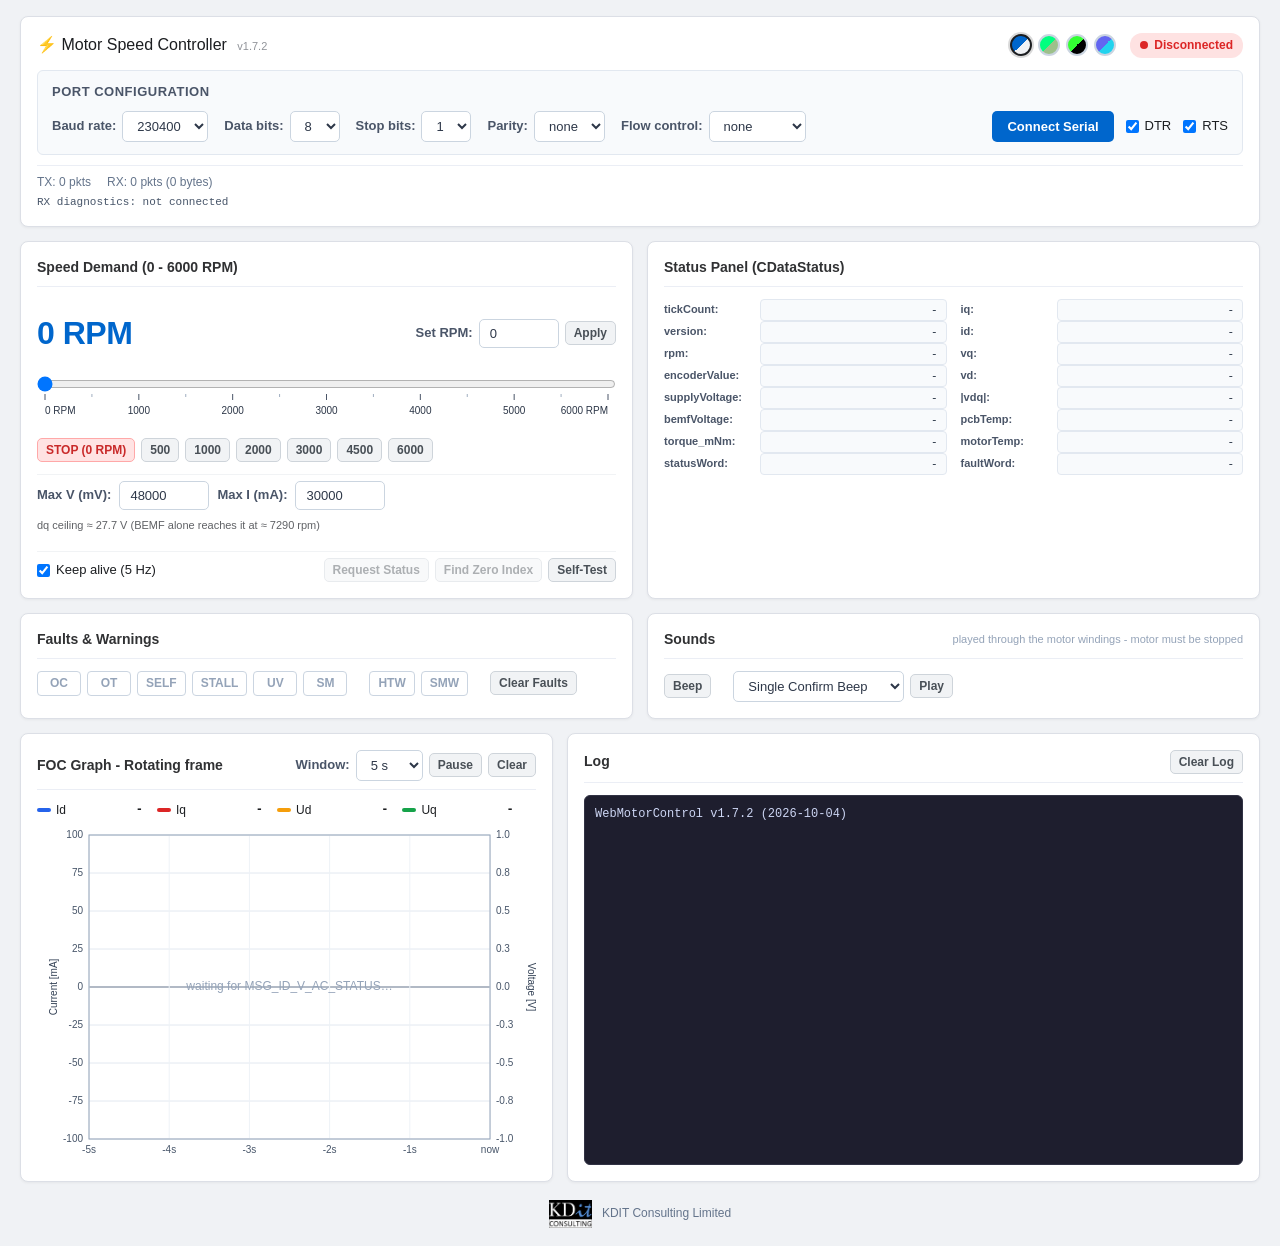
==== commit d5f71395: "Added logo." ====
--- a/Ver1/index.html
+++ b/Ver1/index.html
@@ -370,6 +370,12 @@
 
         </div>
 
+        <!-- Footer: company logo, no taller than a text box -->
+        <footer class="app-footer">
+            <img src="img/kdit-logo.png" class="footer-logo" width="43" height="28" alt="KDIT Consulting logo">
+            <span>KDIT Consulting Limited</span>
+        </footer>
+
     </div>
 
     <!-- Scripts -->
--- a/Ver1/css/style.css
+++ b/Ver1/css/style.css
@@ -1177,3 +1177,28 @@
 html[data-theme="fresh"] .card-title {
     letter-spacing: 0.01em;
 }
+
+/* Footer with the company logo (kept to the height of a text box, 28px) */
+.app-footer {
+    display: flex;
+    align-items: center;
+    justify-content: center;
+    gap: 10px;
+    padding: 4px 0 2px;
+    font-size: 12px;
+    color: #64748b;
+}
+
+.footer-logo {
+    height: 28px;
+    width: auto;
+    display: block;
+}
+
+html[data-theme="python"] .app-footer {
+    color: #40513b;
+}
+
+html:is([data-theme="retro"], [data-theme="fresh"]) .app-footer {
+    color: var(--muted);
+}
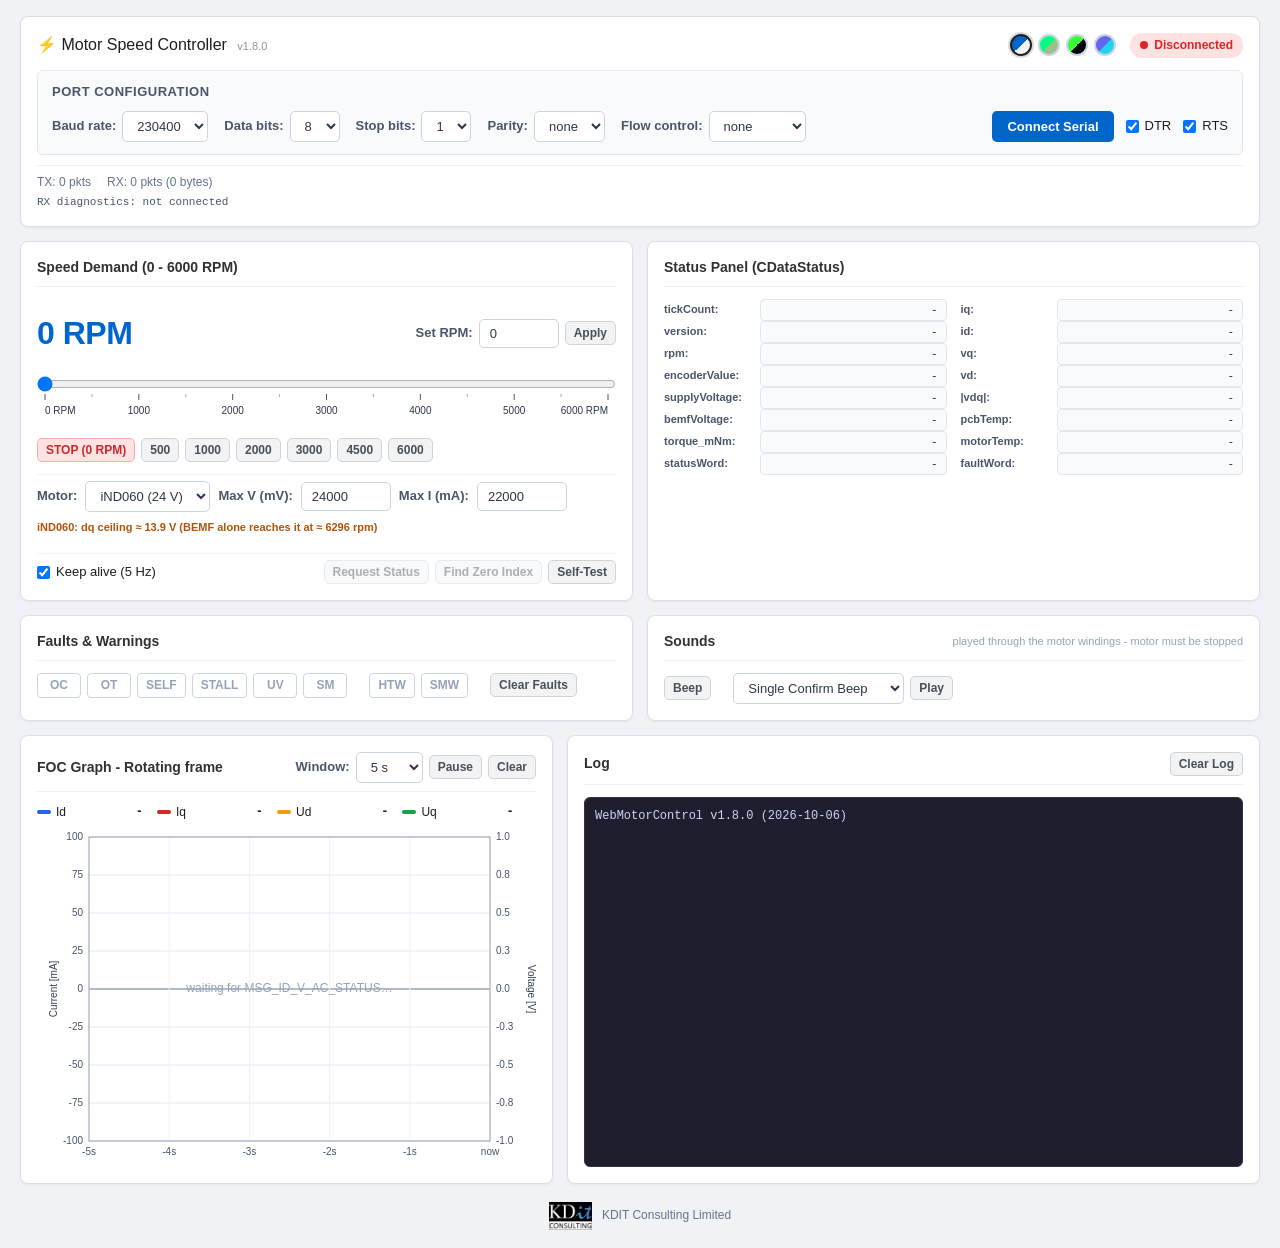
==== commit 5d46fbe6: "Added ind060 motor" ====
--- a/Ver1/index.html
+++ b/Ver1/index.html
@@ -176,10 +176,15 @@
 
                 <!-- Limits sent with every demand (latched by firmware at run start) -->
                 <div class="options-row limits-row">
+                    <label for="motorSelect" class="form-label">Motor:</label>
+                    <select id="motorSelect" class="select-input" title="Sets the BEMF constant used in the hint below and the default Max V / Max I limits">
+                        <option value="ind060">iND060 (24 V)</option>
+                        <option value="ind057">iND057 (48 V)</option>
+                    </select>
                     <label for="maxVInput" class="form-label">Max V (mV):</label>
                     <input id="maxVInput" type="number" min="1000" max="48000" step="1000" class="text-input" style="width: 90px;">
                     <label for="maxIInput" class="form-label">Max I (mA):</label>
-                    <input id="maxIInput" type="number" min="0" max="30000" step="1000" class="text-input" style="width: 90px;">
+                    <input id="maxIInput" type="number" min="0" max="25000" step="1000" class="text-input" style="width: 90px;" title="The current sense chain measures about 27 A peak on the most sensitive phase; the firmware also clamps this to its configured current limit">
                     <span id="limitHint" class="limit-hint"></span>
                 </div>
 
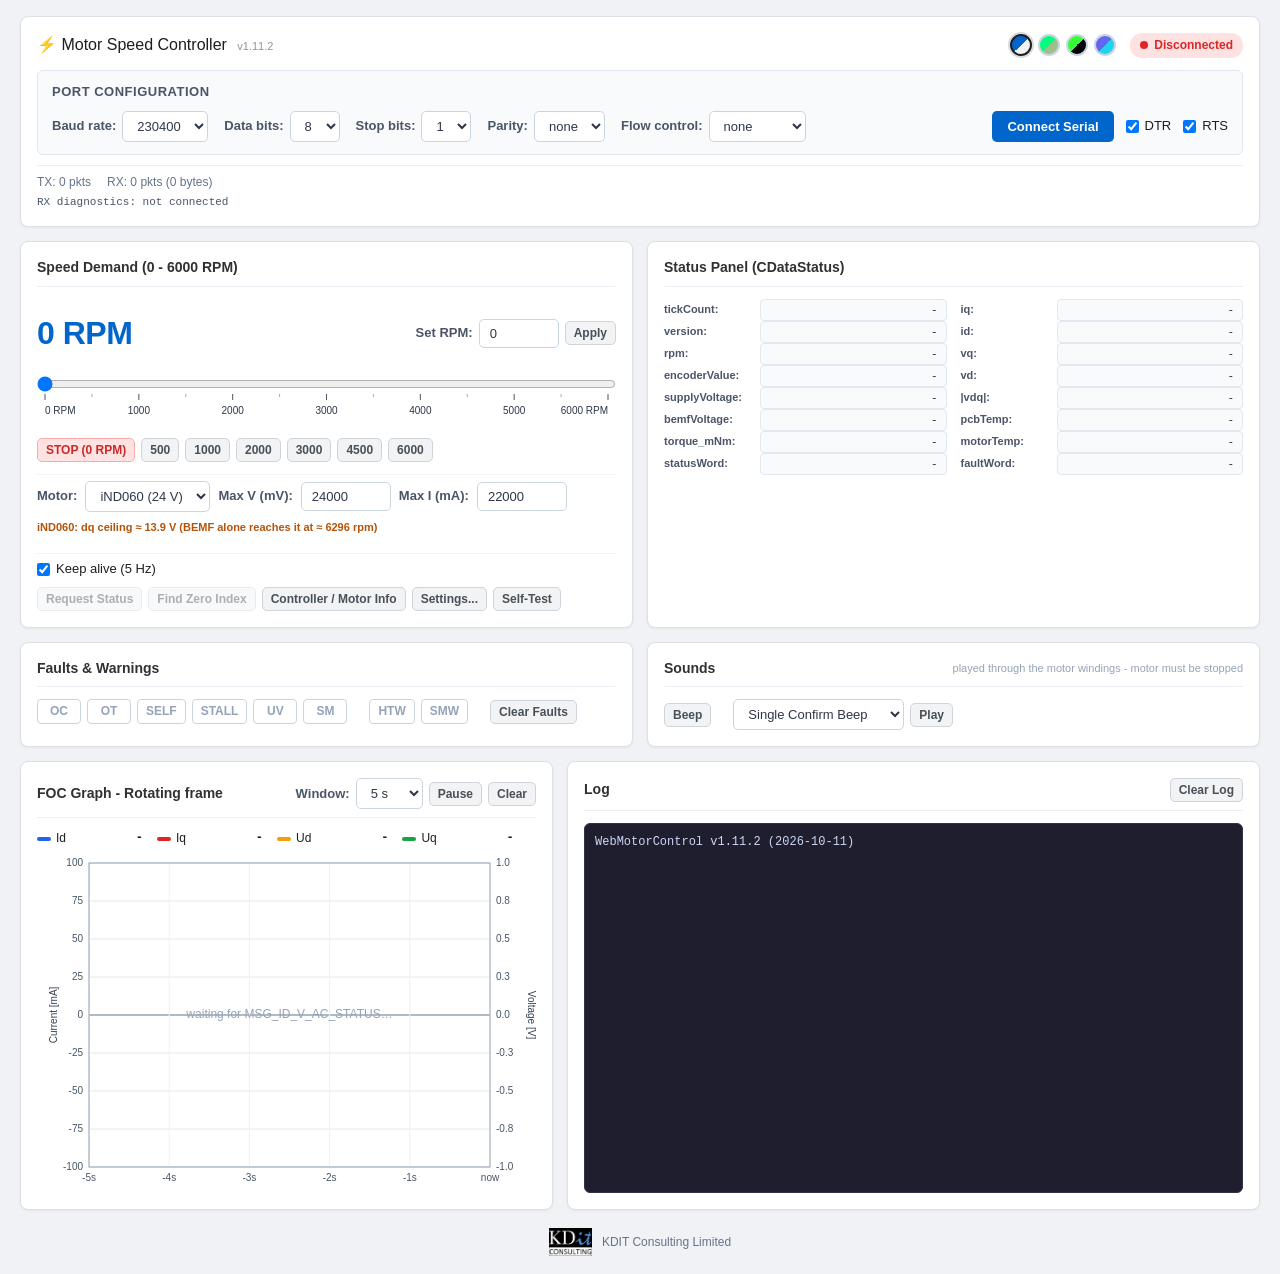
==== commit 4afbf718: "Added the settings popup. Added the motor and controller info." ====
--- a/Ver1/index.html
+++ b/Ver1/index.html
@@ -192,11 +192,13 @@
                 <div class="options-row">
                     <label class="chk-group">
                         <input id="chkPeriodic" type="checkbox" checked>
-                        <span>Keep alive (5 Hz)</span>
+                        <span title="Repeats the demand every 200 ms while it is not 0 rpm. A 0 rpm demand is a STOP for the controller, so it is only sent when you stop (5 times), never just because the page is connected.">Keep alive (5 Hz)</span>
                     </label>
                     <div class="action-buttons">
                         <button id="btnReqStatus" class="btn btn-secondary btn-sm" disabled title="Disabled - status is requested automatically on connect and re-requested if it stops">Request Status</button>
                         <button id="btnFindZero" class="btn btn-secondary btn-sm" disabled title="Disabled">Find Zero Index</button>
+                        <button id="btnControllerInfo" class="btn btn-secondary btn-sm" title="Read the controller (power board) and motor description from the drive: names, shunt, scaling, motor constants and gains">Controller / Motor Info</button>
+                        <button id="btnSettings" class="btn btn-secondary btn-sm" title="View and edit the settings stored in the controller (supply, limits, current gains, ramps, run on start ...)">Settings...</button>
                         <button id="btnSelfTest" class="btn btn-secondary btn-sm" title="Run the controller self-test (DIAG_REQ_SELFTEST); only starts while the controller is idle">Self-Test</button>
                     </div>
                 </div>
@@ -389,6 +391,25 @@
     <script src="js/diagcodes.js"></script>
     <script src="js/serial.js"></script>
     <script src="js/chart.js"></script>
+        <!-- Controller settings dialog (js/settings.js builds the form) -->
+    <div id="settingsModal" class="modal-overlay" hidden>
+        <div class="card modal-dialog" role="dialog" aria-modal="true" aria-labelledby="settingsTitle">
+            <div class="card-title">
+                <span id="settingsTitle">Controller settings</span>
+                <button id="btnSettingsClose" class="btn btn-secondary btn-sm" type="button" aria-label="Close">&times;</button>
+            </div>
+            <div id="settingsStatus" class="settings-status">Not loaded.</div>
+            <form id="settingsForm" onsubmit="return false"></form>
+            <div class="settings-note">Calibration results (electrical zero, encoder direction, current offsets, angle table) are not edited here. Writing the settings saves them to the controller's flash, so stop the motor first.</div>
+            <div class="modal-footer">
+                <button id="btnSettingsDefaults" class="btn btn-secondary btn-sm" type="button" title="Fill the firmware defaults (supply, current limit and gains are kept); press Save to write them">Defaults</button>
+                <button id="btnSettingsReload" class="btn btn-secondary btn-sm" type="button">Reload</button>
+                <button id="btnSettingsSave" class="btn btn-primary btn-sm" type="button">Save</button>
+            </div>
+        </div>
+    </div>
+
+    <script src="js/settings.js"></script>
     <script src="js/app.js"></script>
 </body>
 </html>
--- a/Ver1/css/style.css
+++ b/Ver1/css/style.css
@@ -1202,3 +1202,137 @@
 html:is([data-theme="retro"], [data-theme="fresh"]) .app-footer {
     color: var(--muted);
 }
+
+/* Controller settings dialog */
+.modal-overlay {
+    position: fixed;
+    inset: 0;
+    background: rgba(15, 23, 42, 0.55);
+    display: flex;
+    align-items: flex-start;
+    justify-content: center;
+    padding: 4vh 12px;
+    z-index: 1000;
+    overflow: auto;
+}
+
+.modal-overlay[hidden] {
+    display: none;
+}
+
+.modal-dialog {
+    width: 100%;
+    max-width: 780px;
+    max-height: 92vh;
+    overflow: auto;
+    box-shadow: 0 12px 40px rgba(0, 0, 0, 0.35);
+}
+
+.settings-status {
+    font-size: 12px;
+    padding: 6px 10px;
+    margin-bottom: 10px;
+    border-radius: 4px;
+    background: rgba(100, 116, 139, 0.12);
+}
+
+.settings-status.ok { background: rgba(22, 163, 74, 0.15); }
+.settings-status.warn { background: rgba(245, 158, 11, 0.20); }
+.settings-status.bad { background: rgba(220, 38, 38, 0.18); font-weight: 600; }
+
+.settings-group {
+    border: 1px solid rgba(100, 116, 139, 0.35);
+    border-radius: 6px;
+    padding: 8px 12px 10px;
+    margin: 0 0 12px;
+}
+
+.settings-group legend {
+    font-weight: 700;
+    font-size: 13px;
+    padding: 0 6px;
+}
+
+.settings-hint {
+    font-size: 11px;
+    opacity: 0.75;
+    margin-bottom: 8px;
+}
+
+.settings-grid {
+    display: grid;
+    grid-template-columns: 1fr 1fr;
+    gap: 6px 18px;
+}
+
+.settings-row {
+    display: grid;
+    grid-template-columns: 1fr 96px auto;
+    align-items: center;
+    gap: 6px;
+    font-size: 12px;
+}
+
+.settings-row .text-input {
+    width: 96px;
+    padding: 4px 6px;
+}
+
+.settings-row.unused .settings-name {
+    opacity: 0.6;
+}
+
+.settings-tag {
+    margin-left: 6px;
+    font-size: 10px;
+    padding: 0 4px;
+    border: 1px solid currentColor;
+    border-radius: 3px;
+    opacity: 0.8;
+}
+
+.settings-unit {
+    font-size: 11px;
+    opacity: 0.7;
+    min-width: 28px;
+}
+
+.settings-note {
+    font-size: 11px;
+    opacity: 0.75;
+    margin: 4px 0 10px;
+}
+
+.modal-footer {
+    display: flex;
+    justify-content: flex-end;
+    gap: 8px;
+}
+
+@media (max-width: 700px) {
+    .settings-grid { grid-template-columns: 1fr; }
+}
+
+.settings-onecol {
+    grid-column: 1 / -1;
+    display: grid;
+    grid-template-columns: max-content;
+    gap: 6px;
+    max-width: 100%;
+}
+
+.settings-onecol .settings-row {
+    grid-template-columns: max-content 96px auto;
+}
+
+.settings-onecol .settings-name {
+    white-space: nowrap;
+}
+
+.settings-row.fixed .settings-name {
+    opacity: 0.75;
+}
+
+.settings-row.fixed .text-input {
+    opacity: 0.7;
+}
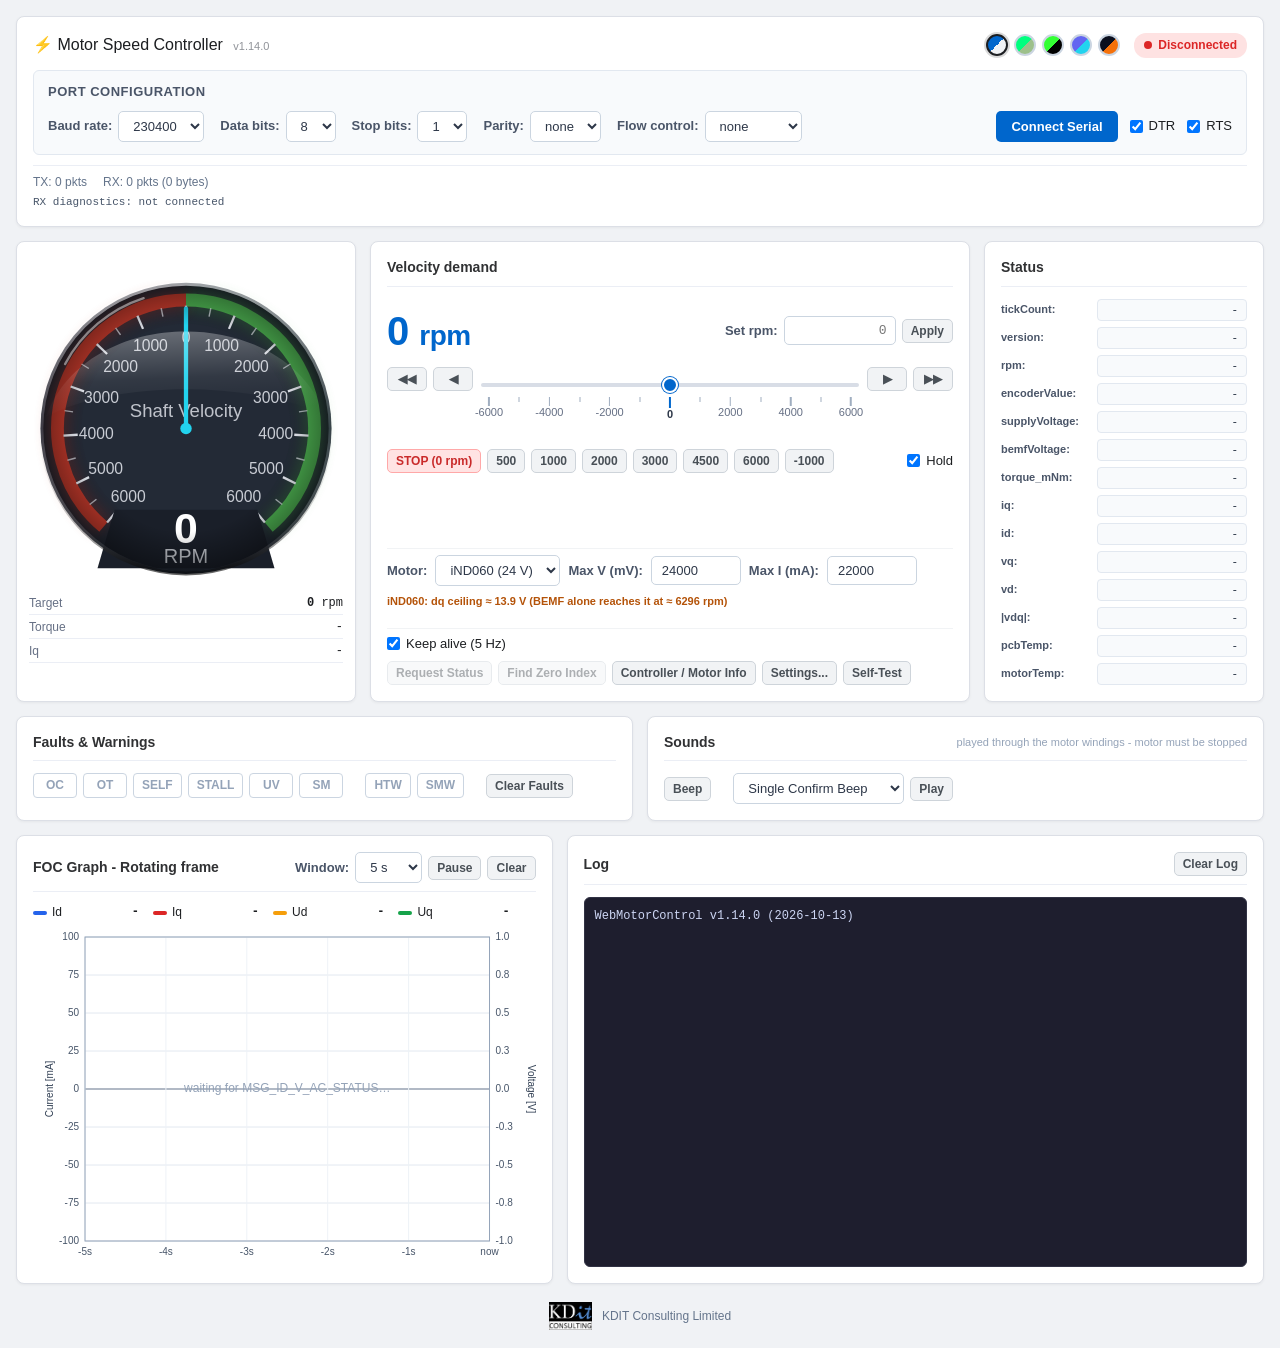
==== commit d04670f6: "Updated visuals" ====
--- a/Ver1/index.html
+++ b/Ver1/index.html
@@ -11,7 +11,7 @@
         // Both are read here, before first paint, so the page never flashes the wrong theme.
         (function () {
             var KEY = "motorctrl.theme";
-            var THEMES = ["python", "retro", "fresh"];
+            var THEMES = ["python", "retro", "fresh", "alpha"];
             var path = location.pathname.replace(/[^\/]*$/, "") || "/";
 
             function readCookie() {
@@ -56,6 +56,7 @@
                     <button id="themePython" class="theme-btn theme-python" type="button" title="Match the Python app theme" aria-label="Python app theme"></button>
                     <button id="themeRetro" class="theme-btn theme-retro" type="button" title="Retro 80s terminal theme" aria-label="Retro 80s terminal theme"></button>
                     <button id="themeFresh" class="theme-btn theme-fresh" type="button" title="Fresh modern dark theme" aria-label="Fresh modern dark theme"></button>
+                    <button id="themeAlpha" class="theme-btn theme-alpha" type="button" title="Alpha Machines theme (Midnight / Graphite, Ignition orange)" aria-label="Alpha Machines theme"></button>
                 </div>
                 <div id="statusBadge" class="status-badge disconnected">
                     <span class="status-dot"></span>
@@ -138,40 +139,66 @@
             </div>
         </div>
 
-        <!-- 2. Middle Section: Speed Demand Controls & Status Panel -->
-        <div class="middle-grid">
-
-            <!-- 2A. Speed Demand (0 - 6000 RPM) -->
+        <!-- 2. Middle Section: velocity dial, velocity demand and status panel -->
+        <div class="middle-grid middle-grid--demand">
+
+            <!-- 2.0 Shaft velocity dial (js/gauge.js, copied from the PyTesterApp web app) -->
+            <aside class="card gauge-card" aria-label="Shaft velocity">
+                <div id="gauge"></div>
+                <dl class="gmeta">
+                    <div><dt>Target</dt><dd><b id="gTarget">0</b> rpm</dd></div>
+                    <div><dt>Torque</dt><dd id="gTorque">-</dd></div>
+                    <div><dt>Iq</dt><dd id="gIq">-</dd></div>
+                </dl>
+            </aside>
+
+            <!-- 2A. Velocity demand (-6000 ... 6000 rpm, the sign is the direction) -->
             <div class="card demand-card">
                 <div class="card-title">
-                    <span>Speed Demand (0 - 6000 RPM)</span>
-                </div>
-
-                <!-- Big RPM Display + Numerical Input -->
+                    <span>Velocity demand</span>
+                </div>
+
+                <!-- Big rpm display + numerical input -->
                 <div class="rpm-readout-row">
-                    <div id="rpmDisplay" class="rpm-big-text">0 RPM</div>
+                    <div id="rpmDisplay" class="rpm-big-text">0 <small>rpm</small></div>
                     <div class="rpm-entry-group">
-                        <label for="rpmInput" class="form-label">Set RPM:</label>
-                        <input id="rpmInput" type="number" min="0" max="6000" step="50" value="0" class="text-input" style="width: 80px;">
+                        <label for="rpmInput" class="form-label">Set rpm:</label>
+                        <input id="rpmInput" type="text" inputmode="numeric" placeholder="0" autocomplete="off" class="text-input num-input" title="Type a value, press Enter or Apply; Esc clears">
                         <button id="btnApplyRpm" class="btn btn-secondary btn-sm">Apply</button>
                     </div>
                 </div>
 
-                <!-- Slider & Dynamic Ticks Canvas -->
-                <div class="slider-container">
-                    <input id="rpmSlider" type="range" min="0" max="6000" step="1" value="0" class="rpm-slider">
-                    <canvas id="ticksCanvas" class="ticks-canvas"></canvas>
-                </div>
-
-                <!-- Quick Presets -->
+                <!-- Slider with step buttons, glow track and tick marks -->
+                <div class="slider-row">
+                    <div class="step-group">
+                        <button class="btn btn-secondary btn-sm" id="btnDown2" type="button" title="-20% of full scale">◀◀</button>
+                        <button class="btn btn-secondary btn-sm" id="btnDown1" type="button" title="-5% of full scale">◀</button>
+                    </div>
+                    <div class="slider-box" id="sliderBox">
+                        <div class="slider-fill" aria-hidden="true"></div>
+                        <input id="rpmSlider" type="range" min="-6000" max="6000" step="1" value="0" class="rpm-slider" aria-label="Target velocity">
+                        <div class="slider-ticks" id="sliderTicks"></div>
+                    </div>
+                    <div class="step-group">
+                        <button class="btn btn-secondary btn-sm" id="btnUp1" type="button" title="+5% of full scale">▶</button>
+                        <button class="btn btn-secondary btn-sm" id="btnUp2" type="button" title="+20% of full scale">▶▶</button>
+                    </div>
+                </div>
+
+                <!-- Quick presets, Hold at the right end -->
                 <div class="preset-row">
-                    <button class="btn btn-stop btn-sm" data-rpm="0">STOP (0 RPM)</button>
+                    <button class="btn btn-stop btn-sm" data-rpm="0" title="Stop (Esc)">STOP (0 rpm)</button>
                     <button class="btn btn-secondary btn-sm" data-rpm="500">500</button>
                     <button class="btn btn-secondary btn-sm" data-rpm="1000">1000</button>
                     <button class="btn btn-secondary btn-sm" data-rpm="2000">2000</button>
                     <button class="btn btn-secondary btn-sm" data-rpm="3000">3000</button>
                     <button class="btn btn-secondary btn-sm" data-rpm="4500">4500</button>
                     <button class="btn btn-secondary btn-sm" data-rpm="6000">6000</button>
+                    <button class="btn btn-secondary btn-sm" data-rpm="-1000" title="1000 rpm in reverse">-1000</button>
+                    <label class="chk-group hold-group" title="Hold: the slider stays where you leave it when released. Without Hold it springs back to 0 and the motor stops.">
+                        <input id="chkHold" type="checkbox" checked>
+                        <span>Hold</span>
+                    </label>
                 </div>
 
                 <!-- Limits sent with every demand (latched by firmware at run start) -->
@@ -207,7 +234,7 @@
             <!-- 2B. Status Panel (CDataStatus) -->
             <div class="card">
                 <div class="card-title">
-                    <span>Status Panel (CDataStatus)</span>
+                    <span>Status</span>
                     <span id="statusAge" class="status-age"></span>
                 </div>
                 <div class="status-grid">
@@ -241,10 +268,6 @@
                             <label>torque_mNm:</label>
                             <input id="stat_torque_mNm" type="text" readonly value="-">
                         </div>
-                        <div class="status-field">
-                            <label>statusWord:</label>
-                            <input id="stat_statusWord" type="text" readonly value="-">
-                        </div>
                     </div>
 
                     <!-- Column 2 -->
@@ -276,10 +299,6 @@
                         <div class="status-field">
                             <label>motorTemp:</label>
                             <input id="stat_motorTemp" type="text" readonly value="-">
-                        </div>
-                        <div class="status-field">
-                            <label>faultWord:</label>
-                            <input id="stat_faultWord" type="text" readonly value="-">
                         </div>
                     </div>
                 </div>
@@ -391,6 +410,7 @@
     <script src="js/diagcodes.js"></script>
     <script src="js/serial.js"></script>
     <script src="js/chart.js"></script>
+    <script src="js/gauge.js"></script>
         <!-- Controller settings dialog (js/settings.js builds the form) -->
     <div id="settingsModal" class="modal-overlay" hidden>
         <div class="card modal-dialog" role="dialog" aria-modal="true" aria-labelledby="settingsTitle">
--- a/Ver1/css/style.css
+++ b/Ver1/css/style.css
@@ -14,7 +14,7 @@
 }
 
 .app-container {
-    max-width: 1240px;
+    max-width: 1400px;
     margin: 0 auto;
     display: flex;
     flex-direction: column;
@@ -230,39 +230,22 @@
 }
 
 .rpm-big-text {
-    font-size: 32px;
+    font-size: 40px;
     font-weight: 800;
+    line-height: 1;
     color: #0066cc;
     letter-spacing: -0.5px;
 }
 
+.rpm-big-text small {
+    font-size: 28px;
+    font-weight: 800;
+}
+
 .rpm-entry-group {
     display: flex;
     align-items: center;
     gap: 6px;
-}
-
-.slider-container {
-    width: 100%;
-    padding: 4px 0;
-}
-
-.rpm-slider {
-    width: 100%;
-    height: 8px;
-    border-radius: 4px;
-    outline: none;
-    background: #d8dde6;
-    cursor: pointer;
-    margin: 8px 0 0 0;
-}
-
-.ticks-canvas {
-    width: 100%;
-    height: 28px;
-    display: block;
-    cursor: pointer;
-    user-select: none;
 }
 
 .preset-row {
@@ -292,14 +275,24 @@
 
 .action-buttons {
     display: flex;
+    flex-wrap: wrap;
     gap: 6px;
 }
 
-/* Status Panel (CDataStatus) */
+.action-buttons .btn {
+    white-space: nowrap;
+}
+
+/* Status panel: one column of fields */
 .status-grid {
     display: grid;
-    grid-template-columns: 1fr 1fr;
-    gap: 8px 14px;
+    grid-template-columns: 1fr;
+    gap: 6px;
+}
+
+.status-col {
+    display: grid;
+    gap: 6px;
 }
 
 @media (max-width: 540px) {
@@ -807,24 +800,25 @@
 /* Swatches for the two additional themes */
 .theme-retro { background: linear-gradient(135deg, #33ff33 50%, #000000 50%); }
 .theme-fresh { background: linear-gradient(135deg, #6366f1 50%, #22d3ee 50%); }
+.theme-alpha { background: linear-gradient(135deg, #0a0f1e 50%, #f5710a 50%); }
 
 /* ------------------------------------------------------------------ */
 /* Dark themes ("retro" and "fresh") share one set of rules driven by   */
 /* the design tokens each theme defines further down.                   */
 /* ------------------------------------------------------------------ */
-html:is([data-theme="retro"], [data-theme="fresh"]) {
+html:is([data-theme="retro"], [data-theme="fresh"], [data-theme="alpha"]) {
     color-scheme: dark;
     accent-color: var(--accent);
 }
 
-html:is([data-theme="retro"], [data-theme="fresh"]) body {
+html:is([data-theme="retro"], [data-theme="fresh"], [data-theme="alpha"]) body {
     background: var(--bg);
     background-attachment: fixed;
     color: var(--text);
     font-family: var(--font);
 }
 
-html:is([data-theme="retro"], [data-theme="fresh"]) .card {
+html:is([data-theme="retro"], [data-theme="fresh"], [data-theme="alpha"]) .card {
     background: var(--card-bg);
     border: 1px solid var(--card-border);
     border-radius: var(--radius);
@@ -833,164 +827,160 @@
     backdrop-filter: var(--card-blur);
 }
 
-html:is([data-theme="retro"], [data-theme="fresh"]) :is(.card-title, .app-title, .port-config-title, .form-label, .status-field label, .group-label, .chk-group) {
+html:is([data-theme="retro"], [data-theme="fresh"], [data-theme="alpha"]) :is(.card-title, .app-title, .port-config-title, .form-label, .status-field label, .group-label, .chk-group) {
     color: var(--title);
 }
 
-html:is([data-theme="retro"], [data-theme="fresh"]) .card-title {
+html:is([data-theme="retro"], [data-theme="fresh"], [data-theme="alpha"]) .card-title {
     border-bottom-color: var(--rule);
 }
 
-html:is([data-theme="retro"], [data-theme="fresh"]) .port-config-section {
+html:is([data-theme="retro"], [data-theme="fresh"], [data-theme="alpha"]) .port-config-section {
     background: var(--section-bg);
     border-color: var(--rule);
     border-radius: var(--radius-sm);
 }
 
-html:is([data-theme="retro"], [data-theme="fresh"]) :is(.conn-stats, .options-row) {
+html:is([data-theme="retro"], [data-theme="fresh"], [data-theme="alpha"]) :is(.conn-stats, .options-row) {
     border-top-color: var(--rule);
 }
 
-html:is([data-theme="retro"], [data-theme="fresh"]) :is(.conn-stats-counters, .rx-diag, .limit-hint, .card-hint, .legend-item) {
+html:is([data-theme="retro"], [data-theme="fresh"], [data-theme="alpha"]) :is(.conn-stats-counters, .rx-diag, .limit-hint, .card-hint, .legend-item) {
     color: var(--muted);
 }
 
-html:is([data-theme="retro"], [data-theme="fresh"]) .legend-item b {
+html:is([data-theme="retro"], [data-theme="fresh"], [data-theme="alpha"]) .legend-item b {
     color: var(--text);
 }
 
-html:is([data-theme="retro"], [data-theme="fresh"]) :is(.select-input, .text-input, .status-field input) {
+html:is([data-theme="retro"], [data-theme="fresh"], [data-theme="alpha"]) :is(.select-input, .text-input, .status-field input) {
     background: var(--input-bg);
     border: 1px solid var(--input-border);
     color: var(--input-text);
     border-radius: var(--radius-sm);
 }
 
-html:is([data-theme="retro"], [data-theme="fresh"]) :is(.select-input, .text-input):focus {
+html:is([data-theme="retro"], [data-theme="fresh"], [data-theme="alpha"]) :is(.select-input, .text-input):focus {
     border-color: var(--accent);
 }
 
-html:is([data-theme="retro"], [data-theme="fresh"]) .rpm-big-text {
+html:is([data-theme="retro"], [data-theme="fresh"], [data-theme="alpha"]) .rpm-big-text {
     color: var(--rpm-color);
 }
 
-html:is([data-theme="retro"], [data-theme="fresh"]) .rpm-slider {
-    background: var(--slider-bg);
-}
-
 /* Buttons */
-html:is([data-theme="retro"], [data-theme="fresh"]) .btn {
+html:is([data-theme="retro"], [data-theme="fresh"], [data-theme="alpha"]) .btn {
     background: var(--btn-bg);
     color: var(--btn-text);
     border: 1px solid var(--btn-border);
     border-radius: var(--radius-sm);
 }
 
-html:is([data-theme="retro"], [data-theme="fresh"]) .btn:hover:not(:disabled) {
+html:is([data-theme="retro"], [data-theme="fresh"], [data-theme="alpha"]) .btn:hover:not(:disabled) {
     background: var(--btn-hover);
     color: var(--btn-hover-text);
 }
 
-html:is([data-theme="retro"], [data-theme="fresh"]) .btn:active:not(:disabled) {
+html:is([data-theme="retro"], [data-theme="fresh"], [data-theme="alpha"]) .btn:active:not(:disabled) {
     background: var(--btn-active);
     color: var(--btn-hover-text);
 }
 
-html:is([data-theme="retro"], [data-theme="fresh"]) .btn:disabled {
+html:is([data-theme="retro"], [data-theme="fresh"], [data-theme="alpha"]) .btn:disabled {
     opacity: 0.4;
 }
 
-html:is([data-theme="retro"], [data-theme="fresh"]) .btn-primary {
+html:is([data-theme="retro"], [data-theme="fresh"], [data-theme="alpha"]) .btn-primary {
     background: var(--primary-bg);
     color: var(--primary-text);
     border-color: var(--primary-border);
 }
 
-html:is([data-theme="retro"], [data-theme="fresh"]) .btn-primary:hover:not(:disabled) {
+html:is([data-theme="retro"], [data-theme="fresh"], [data-theme="alpha"]) .btn-primary:hover:not(:disabled) {
     background: var(--primary-bg);
     color: var(--primary-text);
     filter: brightness(1.15);
 }
 
-html:is([data-theme="retro"], [data-theme="fresh"]) .btn-danger {
+html:is([data-theme="retro"], [data-theme="fresh"], [data-theme="alpha"]) .btn-danger {
     background: var(--danger-bg);
     color: var(--danger-text);
     border-color: var(--danger-border);
 }
 
-html:is([data-theme="retro"], [data-theme="fresh"]) .btn-danger:hover:not(:disabled) {
+html:is([data-theme="retro"], [data-theme="fresh"], [data-theme="alpha"]) .btn-danger:hover:not(:disabled) {
     background: var(--danger-bg);
     color: var(--danger-text);
     filter: brightness(1.15);
 }
 
-html:is([data-theme="retro"], [data-theme="fresh"]) .btn-stop {
+html:is([data-theme="retro"], [data-theme="fresh"], [data-theme="alpha"]) .btn-stop {
     background: var(--stop-bg);
     color: var(--stop-text);
     border-color: var(--stop-border);
 }
 
-html:is([data-theme="retro"], [data-theme="fresh"]) .btn-stop:hover:not(:disabled) {
+html:is([data-theme="retro"], [data-theme="fresh"], [data-theme="alpha"]) .btn-stop:hover:not(:disabled) {
     background: var(--stop-hover);
     color: var(--stop-hover-text);
 }
 
 /* Badges, alerts, indicators */
-html:is([data-theme="retro"], [data-theme="fresh"]) .status-badge.connected {
+html:is([data-theme="retro"], [data-theme="fresh"], [data-theme="alpha"]) .status-badge.connected {
     background: var(--ok-bg);
     color: var(--ok-text);
 }
 
-html:is([data-theme="retro"], [data-theme="fresh"]) .status-badge.disconnected {
+html:is([data-theme="retro"], [data-theme="fresh"], [data-theme="alpha"]) .status-badge.disconnected {
     background: var(--bad-bg);
     color: var(--bad-text);
 }
 
-html:is([data-theme="retro"], [data-theme="fresh"]) .alert-warning {
+html:is([data-theme="retro"], [data-theme="fresh"], [data-theme="alpha"]) .alert-warning {
     background: var(--warn-bg);
     border-color: var(--warn-border);
     color: var(--warn-text);
 }
 
-html:is([data-theme="retro"], [data-theme="fresh"]) .fault-chip {
+html:is([data-theme="retro"], [data-theme="fresh"], [data-theme="alpha"]) .fault-chip {
     background: var(--chip-bg);
     color: var(--chip-text);
     border: 1px solid var(--chip-border);
     border-radius: var(--radius-sm);
 }
 
-html:is([data-theme="retro"], [data-theme="fresh"]) .fault-chip.fault.active {
+html:is([data-theme="retro"], [data-theme="fresh"], [data-theme="alpha"]) .fault-chip.fault.active {
     background: #ef0000;
     color: #ffffff;
     border-color: #ff6b6b;
 }
 
-html:is([data-theme="retro"], [data-theme="fresh"]) .fault-chip.warning.active {
+html:is([data-theme="retro"], [data-theme="fresh"], [data-theme="alpha"]) .fault-chip.warning.active {
     background: #ffaa00;
     color: #000000;
     border-color: #ffd37a;
 }
 
-html:is([data-theme="retro"], [data-theme="fresh"]) .theme-btn {
+html:is([data-theme="retro"], [data-theme="fresh"], [data-theme="alpha"]) .theme-btn {
     border-color: var(--rule);
 }
 
-html:is([data-theme="retro"], [data-theme="fresh"]) .theme-btn[aria-pressed="true"] {
+html:is([data-theme="retro"], [data-theme="fresh"], [data-theme="alpha"]) .theme-btn[aria-pressed="true"] {
     border-color: var(--text);
     box-shadow: 0 0 0 2px var(--rule);
 }
 
 /* Log */
-html:is([data-theme="retro"], [data-theme="fresh"]) .log-console {
+html:is([data-theme="retro"], [data-theme="fresh"], [data-theme="alpha"]) .log-console {
     background: var(--log-bg);
     color: var(--log-text);
     border: 1px solid var(--log-border);
     border-radius: var(--radius-sm);
 }
 
-html:is([data-theme="retro"], [data-theme="fresh"]) .log-normal { color: var(--log-text); }
-html:is([data-theme="retro"], [data-theme="fresh"]) .log-seq { color: var(--muted); }
-html:is([data-theme="retro"], [data-theme="fresh"]) .log-highlight { box-shadow: inset 0 0 0 1px var(--muted); }
+html:is([data-theme="retro"], [data-theme="fresh"], [data-theme="alpha"]) .log-normal { color: var(--log-text); }
+html:is([data-theme="retro"], [data-theme="fresh"], [data-theme="alpha"]) .log-seq { color: var(--muted); }
+html:is([data-theme="retro"], [data-theme="fresh"], [data-theme="alpha"]) .log-highlight { box-shadow: inset 0 0 0 1px var(--muted); }
 
 /* ------------------------------------------------------------------ */
 /* Theme: retro - 1980s green-phosphor CRT terminal                     */
@@ -1178,6 +1168,82 @@
     letter-spacing: 0.01em;
 }
 
+/* ------------------------------------------------------------------ */
+/* Theme: alpha - the Alpha Machines design system (copied from the     */
+/* PyTesterApp web app): Midnight / Graphite surfaces, Ignition orange   */
+/* as the accent, solid red STOP, 4 / 8 px radii                         */
+/* ------------------------------------------------------------------ */
+html[data-theme="alpha"] {
+    --accent: #f5710a;
+    --bg: #0a0f1e;
+    --text: #e8ecf4;
+    --title: #e8ecf4;
+    --muted: #9ca3af;
+    --font: Inter, -apple-system, "Segoe UI", system-ui, sans-serif;
+    --radius: 8px;
+    --radius-sm: 4px;
+    --card-bg: #1a1f2e;
+    --card-border: #2d3348;
+    --card-shadow: 0 1px 2px rgba(0, 0, 0, 0.35);
+    --card-blur: none;
+    --rule: #2d3348;
+    --section-bg: #232a3d;
+    --input-bg: #0a0f1e;
+    --input-border: #4a5068;
+    --input-text: #e8ecf4;
+    --btn-bg: #232a3d;
+    --btn-text: #e8ecf4;
+    --btn-border: #4a5068;
+    --btn-hover: #2d3550;
+    --btn-hover-text: #ffffff;
+    --btn-active: #3a4260;
+    --primary-bg: #f5710a;
+    --primary-text: #0a0f1e;
+    --primary-border: #f5710a;
+    --danger-bg: #ef4444;
+    --danger-text: #ffffff;
+    --danger-border: #ef4444;
+    --stop-bg: #ef4444;
+    --stop-text: #ffffff;
+    --stop-border: #ef4444;
+    --stop-hover: #dc2626;
+    --stop-hover-text: #ffffff;
+    --rpm-color: #f5710a;
+    --slider-bg: #2d3348;
+    --log-bg: #0a0f1e;
+    --log-text: #e8ecf4;
+    --log-border: #2d3348;
+    --chip-bg: #232a3d;
+    --chip-text: #6b7280;
+    --chip-border: #2d3348;
+    --ok-bg: #0e3a2c;
+    --ok-text: #34d399;
+    --bad-bg: #3a1c22;
+    --bad-text: #ff8a8a;
+    --warn-bg: rgba(245, 158, 11, 0.14);
+    --warn-border: rgba(245, 158, 11, 0.4);
+    --warn-text: #f59e0b;
+
+    --chart-grid: #232a3d;
+    --chart-grid-minor: #1a1f2e;
+    --chart-zero: #4a5068;
+    --chart-text: #9ca3af;
+    --chart-title: #e8ecf4;
+    --chart-border: #4a5068;
+    --chart-hint: #6b7280;
+    --chart-id: #3b82f6;
+    --chart-iq: #f5710a;
+    --chart-vd: #10b981;
+    --chart-vq: #ffb366;
+    --tick-minor: #4a5068;
+    --tick-major: #9ca3af;
+    --tick-text: #9ca3af;
+}
+
+html[data-theme="alpha"] .btn:hover:not(:disabled) {
+    filter: brightness(1.15);
+}
+
 /* Footer with the company logo (kept to the height of a text box, 28px) */
 .app-footer {
     display: flex;
@@ -1199,7 +1265,7 @@
     color: #40513b;
 }
 
-html:is([data-theme="retro"], [data-theme="fresh"]) .app-footer {
+html:is([data-theme="retro"], [data-theme="fresh"], [data-theme="alpha"]) .app-footer {
     color: var(--muted);
 }
 
@@ -1336,3 +1402,140 @@
 .settings-row.fixed .text-input {
     opacity: 0.7;
 }
+
+/* ------------------------------------------------------------------ */
+/* Velocity dial + velocity demand panel (style of the PyTesterApp web  */
+/* app). Colours come from the --dm-* / --gauge-* tokens set per theme. */
+/* ------------------------------------------------------------------ */
+:root {
+    --font-ui: -apple-system, BlinkMacSystemFont, "Segoe UI", Roboto, Helvetica, Arial, sans-serif;
+    --dm-accent: #0066cc;
+    --dm-track: #d8dde6;
+    --dm-ring: #ffffff;
+    --dm-axis: #a0aec0;
+    --dm-text: #2d3748;
+    --dm-muted: #667085;
+    --dm-rule: #ebeef5;
+    --gauge-bg: #232a36; --gauge-base: #1a1f29; --gauge-fg: #e6e9f0; --gauge-value: #ffffff;
+    --gauge-fwd: #4caf50; --gauge-rev: #c0392b; --gauge-needle: #22d3ee;
+}
+
+html[data-theme="python"] {
+    --dm-accent: #2c5ead; --dm-track: #c3cba9; --dm-ring: #edf1d6; --dm-axis: #6b7a5e; --dm-text: #40513b; --dm-muted: #5f705a; --dm-rule: #c5ccae;
+}
+
+html[data-theme="retro"] {
+    --font-ui: var(--font);
+    --dm-accent: #ffb000; --dm-track: #0f3d0f; --dm-ring: #041404; --dm-axis: #146014; --dm-text: #33ff33; --dm-muted: #1fa81f; --dm-rule: #146014;
+    --gauge-bg: #000000; --gauge-base: #000000; --gauge-fg: #33ff66; --gauge-value: #33ff66;
+    --gauge-fwd: #33ff66; --gauge-rev: #ff3b3b; --gauge-needle: #ffd000;
+}
+
+html[data-theme="fresh"] {
+    --font-ui: var(--font);
+    --dm-accent: #7dd3fc; --dm-track: rgba(255, 255, 255, 0.14); --dm-ring: #1b2140; --dm-axis: rgba(255, 255, 255, 0.5); --dm-text: #9aa4c7; --dm-muted: #9aa4c7; --dm-rule: rgba(255, 255, 255, 0.1);
+    --gauge-bg: #0a0f1e; --gauge-base: #05080f; --gauge-fg: #e8ecf4; --gauge-value: #ffffff;
+    --gauge-fwd: #10b981; --gauge-rev: #ef4444; --gauge-needle: #22d3ee;
+}
+
+html[data-theme="alpha"] {
+    --font-ui: var(--font);
+    --dm-accent: #f5710a; --dm-track: #2d3348; --dm-ring: #1a1f2e; --dm-axis: #4a5068; --dm-text: #e8ecf4; --dm-muted: #9ca3af; --dm-rule: #2d3348;
+    --gauge-bg: #0a0f1e; --gauge-base: #05080f; --gauge-fg: #e8ecf4; --gauge-value: #ffffff;
+    --gauge-fwd: #10b981; --gauge-rev: #ef4444; --gauge-needle: #f5710a;
+}
+
+/* Layout: dial | velocity demand | status */
+.middle-grid--demand {
+    grid-template-columns: 340px minmax(0, 1fr) 280px;
+    align-items: stretch;      /* dial, demand and status cards all take the height of the tallest (status) */
+}
+
+@media (max-width: 1100px) {
+    .middle-grid--demand { grid-template-columns: 300px minmax(0, 1fr); }
+    .middle-grid--demand > :nth-child(3) { grid-column: 1 / -1; }
+    .middle-grid--demand > :nth-child(3) .status-grid { grid-template-columns: 1fr 1fr; gap: 6px 14px; }
+}
+
+@media (max-width: 860px) {
+    .middle-grid--demand { grid-template-columns: 1fr; }
+    .middle-grid--demand > .gauge-card { max-width: 340px; margin: 0 auto; width: 100%; }
+}
+
+/* Dial */
+.gauge-card { padding: 12px; display: flex; flex-direction: column; }
+#gauge { margin-top: auto; }  /* dial and readings sit in the middle of the (stretched) card */
+#gauge svg { width: 100%; height: auto; display: block; }
+.gmeta { margin: 0 0 auto; padding-top: 8px; display: grid; gap: 2px; font-size: 12px; }
+.gmeta > div { display: flex; justify-content: space-between; border-bottom: 1px solid var(--dm-rule); padding: 2px 0; }
+.gmeta dt { color: var(--dm-muted); }
+.gmeta dd { margin: 0; font-family: Consolas, "SFMono-Regular", monospace; }
+
+.g-dial   { fill: var(--gauge-bg); }
+.g-arc    { fill: none; stroke-width: 9; stroke-linecap: butt; }
+.g-glow   { fill: none; stroke-width: 15; stroke-linecap: butt; }
+.g-fwd    { stroke: var(--gauge-fwd); }
+.g-rev    { stroke: var(--gauge-rev); }
+.g-tick   { stroke: var(--gauge-fg); stroke-width: 1; opacity: .7; }
+.g-major  { stroke-width: 1.6; opacity: 1; }
+.g-num    { fill: var(--gauge-fg); font: 11px var(--font-ui); opacity: .85; }
+.g-title  { fill: var(--gauge-fg); font: 13px var(--font-ui); opacity: .8; }
+.g-needle { stroke: var(--gauge-needle); stroke-width: 3; stroke-linecap: round; }
+.g-hub    { fill: var(--gauge-needle); }
+.g-marker { fill: var(--gauge-fg); }
+.g-base   { fill: var(--gauge-base); }
+.g-value  { fill: var(--gauge-value); font: 800 30px var(--font-ui); }
+.g-unit   { fill: var(--gauge-fg); font: 14px var(--font-ui); opacity: .85; }
+
+/* Demand: set box, slider row, presets */
+.num-input { width: 112px; text-align: right; font-family: Consolas, "SFMono-Regular", monospace; padding: 6px 8px; }
+.slider-row { display: flex; align-items: flex-start; gap: 8px; margin: 4px 0; }
+.step-group { display: flex; gap: 6px; }
+.step-group .btn { min-width: 40px; }
+.slider-box { flex: 1; min-width: 0; position: relative; }
+.slider-box[data-dir="fwd"] { --c: var(--gauge-fwd); }
+.slider-box[data-dir="rev"] { --c: var(--gauge-rev); }
+
+/* the track is drawn here (so the glow can sit on it): a base line, the coloured fill from zero to the thumb, then the slider on top.
+   A value v sits at  thumb/2 + (v - min)/(max - min) * (width - thumb)  from the left edge, with a 16 px thumb. */
+.slider-box::before { content: ""; position: absolute; left: 0; right: 0; top: 16px; height: 4px; border-radius: 2px; background: var(--dm-track); }
+.slider-fill {
+    position: absolute; top: 16px; height: 4px; border-radius: 2px; pointer-events: none; opacity: 0;
+    left: calc(8px + (100% - 16px) * var(--a, 0)); width: calc((100% - 16px) * var(--w, 0));
+    background: var(--c, transparent);
+    box-shadow: 0 0 calc(3px + 12px * var(--k, 0)) calc(1px + 2px * var(--k, 0)) var(--c, transparent);
+}
+.slider-box[data-dir="fwd"] .slider-fill, .slider-box[data-dir="rev"] .slider-fill { opacity: 1; }
+
+.rpm-slider {
+    -webkit-appearance: none; appearance: none;
+    position: relative; z-index: 1; display: block;
+    width: 100%; height: 20px; margin: 8px 0 0; padding: 0;
+    border-radius: 0; background: transparent; cursor: pointer;
+}
+.rpm-slider:focus { outline: none; }
+.rpm-slider::-webkit-slider-runnable-track { height: 4px; border-radius: 2px; background: transparent; }
+.rpm-slider::-webkit-slider-thumb {
+    -webkit-appearance: none; width: 16px; height: 16px; margin-top: -6px; border-radius: 50%;
+    background: var(--dm-accent); border: 2px solid var(--dm-ring);
+    box-shadow: 0 0 0 1px var(--c, var(--dm-accent)), 0 0 calc(2px + 14px * var(--k, 0)) var(--c, transparent);
+}
+.rpm-slider::-moz-range-track { height: 4px; border-radius: 2px; background: transparent; }
+.rpm-slider::-moz-range-thumb {
+    width: 12px; height: 12px; border-radius: 50%;
+    background: var(--dm-accent); border: 2px solid var(--dm-ring);
+    box-shadow: 0 0 0 1px var(--c, var(--dm-accent)), 0 0 calc(2px + 14px * var(--k, 0)) var(--c, transparent);
+}
+.rpm-slider:focus-visible::-webkit-slider-thumb { box-shadow: 0 0 0 3px color-mix(in srgb, var(--dm-accent) 40%, transparent); }
+
+.slider-ticks { position: relative; height: 30px; margin: 2px 0 6px; color: var(--dm-muted); font-size: 11px; }
+.tick { position: absolute; top: 0; left: calc(8px + (100% - 16px) * var(--f)); transform: translateX(-50%); display: flex; flex-direction: column; align-items: center; line-height: 1.2; }
+.tick i { display: block; width: 1px; height: 5px; background: var(--dm-axis); }
+.tick.major i { height: 9px; width: 1.5px; }
+.tick.zero i { background: var(--dm-accent); height: 11px; width: 2px; }
+.tick.zero span { color: var(--dm-text); font-weight: 700; }
+
+.hold-group { margin-left: auto; }
+
+/* the demand card is as tall as the status card: the spare room opens up above the limits and keep-alive rows */
+.demand-card .limits-row { margin-top: auto; }
